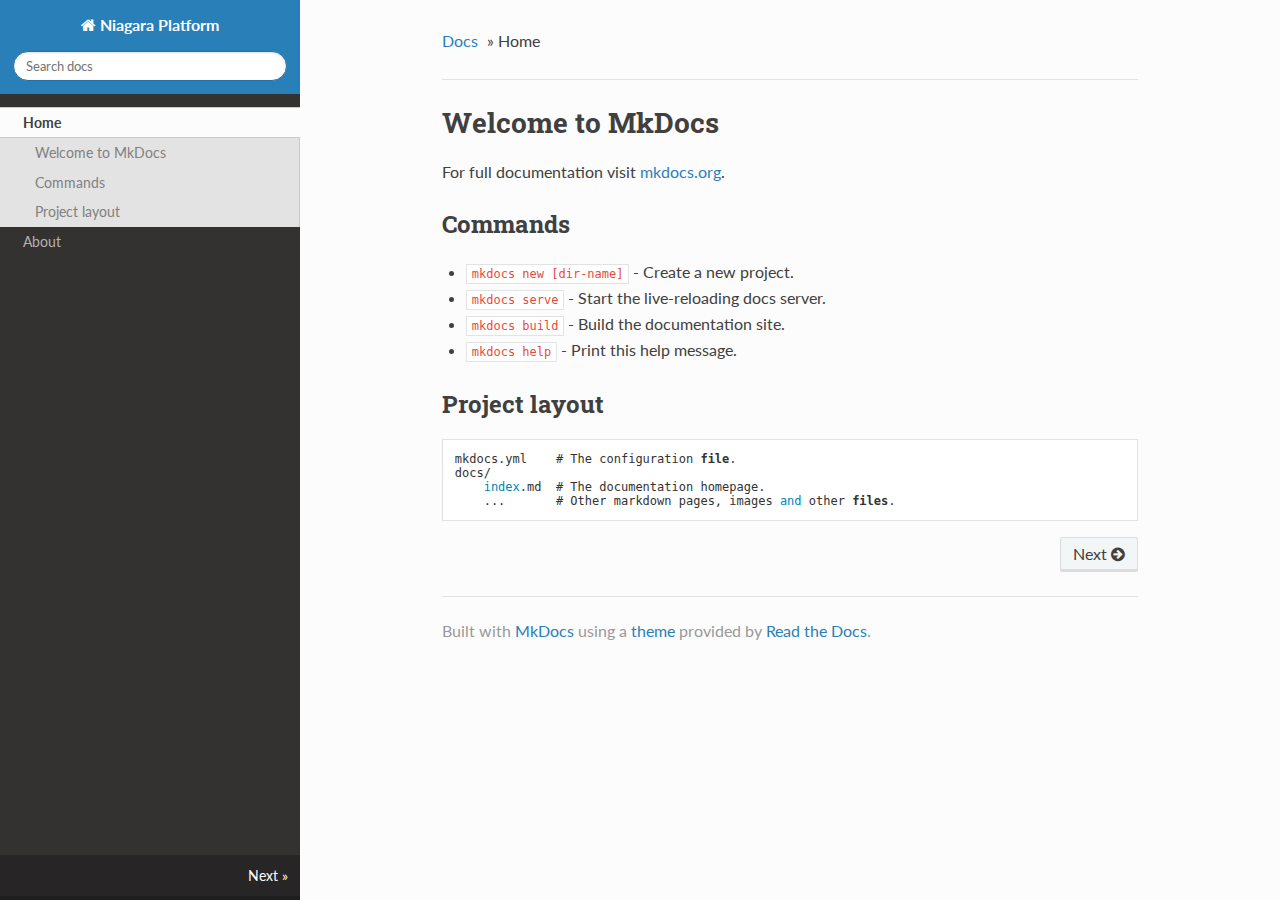
==== index.html @ 6b181dac "Deployed d74ed84 with MkDocs version: 0.16.3" ====
<!DOCTYPE html>
<!--[if IE 8]><html class="no-js lt-ie9" lang="en" > <![endif]-->
<!--[if gt IE 8]><!--> <html class="no-js" lang="en" > <!--<![endif]-->
<head>
  <meta charset="utf-8">
  <meta http-equiv="X-UA-Compatible" content="IE=edge">
  <meta name="viewport" content="width=device-width, initial-scale=1.0">
  <meta name="description" content="None">
  
  <link rel="shortcut icon" href="./img/favicon.ico">
  <title>Home - Niagara Platform</title>
  <link href='https://fonts.googleapis.com/css?family=Lato:400,700|Roboto+Slab:400,700|Inconsolata:400,700' rel='stylesheet' type='text/css'>

  <link rel="stylesheet" href="./css/theme.css" type="text/css" />
  <link rel="stylesheet" href="./css/theme_extra.css" type="text/css" />
  <link rel="stylesheet" href="./css/highlight.css">
  
  <script>
    // Current page data
    var mkdocs_page_name = "Home";
    var mkdocs_page_input_path = "index.md";
    var mkdocs_page_url = "/";
  </script>
  
  <script src="./js/jquery-2.1.1.min.js"></script>
  <script src="./js/modernizr-2.8.3.min.js"></script>
  <script type="text/javascript" src="./js/highlight.pack.js"></script> 
  
</head>

<body class="wy-body-for-nav" role="document">

  <div class="wy-grid-for-nav">

    
    <nav data-toggle="wy-nav-shift" class="wy-nav-side stickynav">
      <div class="wy-side-nav-search">
        <a href="." class="icon icon-home"> Niagara Platform</a>
        <div role="search">
  <form id ="rtd-search-form" class="wy-form" action="./search.html" method="get">
    <input type="text" name="q" placeholder="Search docs" />
  </form>
</div>
      </div>

      <div class="wy-menu wy-menu-vertical" data-spy="affix" role="navigation" aria-label="main navigation">
	<ul class="current">
	  
          
            <li class="toctree-l1 current">
		
    <a class="current" href=".">Home</a>
    <ul class="subnav">
            
    <li class="toctree-l2"><a href="#welcome-to-mkdocs">Welcome to MkDocs</a></li>
    
        <ul>
        
            <li><a class="toctree-l3" href="#commands">Commands</a></li>
        
            <li><a class="toctree-l3" href="#project-layout">Project layout</a></li>
        
        </ul>
    

    </ul>
	    </li>
          
            <li class="toctree-l1">
		
    <a class="" href="about/">About</a>
	    </li>
          
        </ul>
      </div>
      &nbsp;
    </nav>

    <section data-toggle="wy-nav-shift" class="wy-nav-content-wrap">

      
      <nav class="wy-nav-top" role="navigation" aria-label="top navigation">
        <i data-toggle="wy-nav-top" class="fa fa-bars"></i>
        <a href=".">Niagara Platform</a>
      </nav>

      
      <div class="wy-nav-content">
        <div class="rst-content">
          <div role="navigation" aria-label="breadcrumbs navigation">
  <ul class="wy-breadcrumbs">
    <li><a href=".">Docs</a> &raquo;</li>
    
      
    
    <li>Home</li>
    <li class="wy-breadcrumbs-aside">
      
    </li>
  </ul>
  <hr/>
</div>
          <div role="main">
            <div class="section">
              
                <h1 id="welcome-to-mkdocs">Welcome to MkDocs</h1>
<p>For full documentation visit <a href="http://mkdocs.org">mkdocs.org</a>.</p>
<h2 id="commands">Commands</h2>
<ul>
<li><code>mkdocs new [dir-name]</code> - Create a new project.</li>
<li><code>mkdocs serve</code> - Start the live-reloading docs server.</li>
<li><code>mkdocs build</code> - Build the documentation site.</li>
<li><code>mkdocs help</code> - Print this help message.</li>
</ul>
<h2 id="project-layout">Project layout</h2>
<pre><code>mkdocs.yml    # The configuration file.
docs/
    index.md  # The documentation homepage.
    ...       # Other markdown pages, images and other files.
</code></pre>
              
            </div>
          </div>
          <footer>
  
    <div class="rst-footer-buttons" role="navigation" aria-label="footer navigation">
      
        <a href="about/" class="btn btn-neutral float-right" title="About">Next <span class="icon icon-circle-arrow-right"></span></a>
      
      
    </div>
  

  <hr/>

  <div role="contentinfo">
    <!-- Copyright etc -->
    
  </div>

  Built with <a href="http://www.mkdocs.org">MkDocs</a> using a <a href="https://github.com/snide/sphinx_rtd_theme">theme</a> provided by <a href="https://readthedocs.org">Read the Docs</a>.
</footer>
	  
        </div>
      </div>

    </section>
    
  </div>

  <div class="rst-versions" role="note" style="cursor: pointer">
    <span class="rst-current-version" data-toggle="rst-current-version">
      
      
      
        <span style="margin-left: 15px"><a href="about/" style="color: #fcfcfc">Next &raquo;</a></span>
      
    </span>
</div>
    <script src="./js/theme.js"></script>

</body>
</html>

<!--
MkDocs version : 0.16.3
Build Date UTC : 2017-05-31 13:15:44
-->
---- css/theme.css ----
/*
 * This file is copied from the upstream ReadTheDocs Sphinx
 * theme. To aid upgradability this file should *not* be edited.
 * modifications we need should be included in theme_extra.css.
 *
 * https://github.com/rtfd/readthedocs.org/blob/master/readthedocs/core/static/core/css/theme.css
 */

*{-webkit-box-sizing:border-box;-moz-box-sizing:border-box;box-sizing:border-box}article,aside,details,figcaption,figure,footer,header,hgroup,nav,section{display:block}audio,canvas,video{display:inline-block;*display:inline;*zoom:1}audio:not([controls]){display:none}[hidden]{display:none}*{-webkit-box-sizing:border-box;-moz-box-sizing:border-box;box-sizing:border-box}html{font-size:100%;-webkit-text-size-adjust:100%;-ms-text-size-adjust:100%}body{margin:0}a:hover,a:active{outline:0}abbr[title]{border-bottom:1px dotted}b,strong{font-weight:bold}blockquote{margin:0}dfn{font-style:italic}ins{background:#ff9;color:#000;text-decoration:none}mark{background:#ff0;color:#000;font-style:italic;font-weight:bold}pre,code,.rst-content tt,kbd,samp{font-family:monospace,serif;_font-family:"courier new",monospace;font-size:1em}pre{white-space:pre}q{quotes:none}q:before,q:after{content:"";content:none}small{font-size:85%}sub,sup{font-size:75%;line-height:0;position:relative;vertical-align:baseline}sup{top:-0.5em}sub{bottom:-0.25em}ul,ol,dl{margin:0;padding:0;list-style:none;list-style-image:none}li{list-style:none}dd{margin:0}img{border:0;-ms-interpolation-mode:bicubic;vertical-align:middle;max-width:100%}svg:not(:root){overflow:hidden}figure{margin:0}form{margin:0}fieldset{border:0;margin:0;padding:0}label{cursor:pointer}legend{border:0;*margin-left:-7px;padding:0;white-space:normal}button,input,select,textarea{font-size:100%;margin:0;vertical-align:baseline;*vertical-align:middle}button,input{line-height:normal}button,input[type="button"],input[type="reset"],input[type="submit"]{cursor:pointer;-webkit-appearance:button;*overflow:visible}button[disabled],input[disabled]{cursor:default}input[type="checkbox"],input[type="radio"]{box-sizing:border-box;padding:0;*width:13px;*height:13px}input[type="search"]{-webkit-appearance:textfield;-moz-box-sizing:content-box;-webkit-box-sizing:content-box;box-sizing:content-box}input[type="search"]::-webkit-search-decoration,input[type="search"]::-webkit-search-cancel-button{-webkit-appearance:none}button::-moz-focus-inner,input::-moz-focus-inner{border:0;padding:0}textarea{overflow:auto;vertical-align:top;resize:vertical}table{border-collapse:collapse;border-spacing:0}td{vertical-align:top}.chromeframe{margin:0.2em 0;background:#ccc;color:#000;padding:0.2em 0}.ir{display:block;border:0;text-indent:-999em;overflow:hidden;background-color:transparent;background-repeat:no-repeat;text-align:left;direction:ltr;*line-height:0}.ir br{display:none}.hidden{display:none !important;visibility:hidden}.visuallyhidden{border:0;clip:rect(0 0 0 0);height:1px;margin:-1px;overflow:hidden;padding:0;position:absolute;width:1px}.visuallyhidden.focusable:active,.visuallyhidden.focusable:focus{clip:auto;height:auto;margin:0;overflow:visible;position:static;width:auto}.invisible{visibility:hidden}.relative{position:relative}big,small{font-size:100%}@media print{html,body,section{background:none !important}*{box-shadow:none !important;text-shadow:none !important;filter:none !important;-ms-filter:none !important}a,a:visited{text-decoration:underline}.ir a:after,a[href^="javascript:"]:after,a[href^="#"]:after{content:""}pre,blockquote{page-break-inside:avoid}thead{display:table-header-group}tr,img{page-break-inside:avoid}img{max-width:100% !important}@page{margin:0.5cm}p,h2,h3{orphans:3;widows:3}h2,h3{page-break-after:avoid}}.fa:before,.rst-content .admonition-title:before,.rst-content h1 .headerlink:before,.rst-content h2 .headerlink:before,.rst-content h3 .headerlink:before,.rst-content h4 .headerlink:before,.rst-content h5 .headerlink:before,.rst-content h6 .headerlink:before,.rst-content dl dt .headerlink:before,.icon:before,.wy-dropdown .caret:before,.wy-inline-validate.wy-inline-validate-success .wy-input-context:before,.wy-inline-validate.wy-inline-validate-danger .wy-input-context:before,.wy-inline-validate.wy-inline-validate-warning .wy-input-context:before,.wy-inline-validate.wy-inline-validate-info .wy-input-context:before,.wy-alert,.rst-content .note,.rst-content .attention,.rst-content .caution,.rst-content .danger,.rst-content .error,.rst-content .hint,.rst-content .important,.rst-content .tip,.rst-content .warning,.rst-content .seealso,.rst-content .admonition-todo,.btn,input[type="text"],input[type="password"],input[type="email"],input[type="url"],input[type="date"],input[type="month"],input[type="time"],input[type="datetime"],input[type="datetime-local"],input[type="week"],input[type="number"],input[type="search"],input[type="tel"],input[type="color"],select,textarea,.wy-menu-vertical li.on a,.wy-menu-vertical li.current>a,.wy-side-nav-search>a,.wy-side-nav-search .wy-dropdown>a,.wy-nav-top a{-webkit-font-smoothing:antialiased}.clearfix{*zoom:1}.clearfix:before,.clearfix:after{display:table;content:""}.clearfix:after{clear:both}/*!
 *  Font Awesome 4.1.0 by @davegandy - http://fontawesome.io - @fontawesome
 *  License - http://fontawesome.io/license (Font: SIL OFL 1.1, CSS: MIT License)
 */@font-face{font-family:'FontAwesome';src:url("../fonts/fontawesome-webfont.eot?v=4.1.0");src:url("../fonts/fontawesome-webfont.eot?#iefix&v=4.1.0") format("embedded-opentype"),url("../fonts/fontawesome-webfont.woff?v=4.1.0") format("woff"),url("../fonts/fontawesome-webfont.ttf?v=4.1.0") format("truetype"),url("../fonts/fontawesome-webfont.svg?v=4.1.0#fontawesomeregular") format("svg");font-weight:normal;font-style:normal}.fa,.rst-content .admonition-title,.rst-content h1 .headerlink,.rst-content h2 .headerlink,.rst-content h3 .headerlink,.rst-content h4 .headerlink,.rst-content h5 .headerlink,.rst-content h6 .headerlink,.rst-content dl dt .headerlink,.icon{display:inline-block;font-family:FontAwesome;font-style:normal;font-weight:normal;line-height:1;-webkit-font-smoothing:antialiased;-moz-osx-font-smoothing:grayscale}.fa-lg{font-size:1.33333em;line-height:0.75em;vertical-align:-15%}.fa-2x{font-size:2em}.fa-3x{font-size:3em}.fa-4x{font-size:4em}.fa-5x{font-size:5em}.fa-fw{width:1.28571em;text-align:center}.fa-ul{padding-left:0;margin-left:2.14286em;list-style-type:none}.fa-ul>li{position:relative}.fa-li{position:absolute;left:-2.14286em;width:2.14286em;top:0.14286em;text-align:center}.fa-li.fa-lg{left:-1.85714em}.fa-border{padding:.2em .25em .15em;border:solid 0.08em #eee;border-radius:.1em}.pull-right{float:right}.pull-left{float:left}.fa.pull-left,.rst-content .pull-left.admonition-title,.rst-content h1 .pull-left.headerlink,.rst-content h2 .pull-left.headerlink,.rst-content h3 .pull-left.headerlink,.rst-content h4 .pull-left.headerlink,.rst-content h5 .pull-left.headerlink,.rst-content h6 .pull-left.headerlink,.rst-content dl dt .pull-left.headerlink,.pull-left.icon{margin-right:.3em}.fa.pull-right,.rst-content .pull-right.admonition-title,.rst-content h1 .pull-right.headerlink,.rst-content h2 .pull-right.headerlink,.rst-content h3 .pull-right.headerlink,.rst-content h4 .pull-right.headerlink,.rst-content h5 .pull-right.headerlink,.rst-content h6 .pull-right.headerlink,.rst-content dl dt .pull-right.headerlink,.pull-right.icon{margin-left:.3em}.fa-spin{-webkit-animation:spin 2s infinite linear;-moz-animation:spin 2s infinite linear;-o-animation:spin 2s infinite linear;animation:spin 2s infinite linear}@-moz-keyframes spin{0%{-moz-transform:rotate(0deg)}100%{-moz-transform:rotate(359deg)}}@-webkit-keyframes spin{0%{-webkit-transform:rotate(0deg)}100%{-webkit-transform:rotate(359deg)}}@-o-keyframes spin{0%{-o-transform:rotate(0deg)}100%{-o-transform:rotate(359deg)}}@keyframes spin{0%{-webkit-transform:rotate(0deg);transform:rotate(0deg)}100%{-webkit-transform:rotate(359deg);transform:rotate(359deg)}}.fa-rotate-90{filter:progid:DXImageTransform.Microsoft.BasicImage(rotation=1);-webkit-transform:rotate(90deg);-moz-transform:rotate(90deg);-ms-transform:rotate(90deg);-o-transform:rotate(90deg);transform:rotate(90deg)}.fa-rotate-180{filter:progid:DXImageTransform.Microsoft.BasicImage(rotation=2);-webkit-transform:rotate(180deg);-moz-transform:rotate(180deg);-ms-transform:rotate(180deg);-o-transform:rotate(180deg);transform:rotate(180deg)}.fa-rotate-270{filter:progid:DXImageTransform.Microsoft.BasicImage(rotation=3);-webkit-transform:rotate(270deg);-moz-transform:rotate(270deg);-ms-transform:rotate(270deg);-o-transform:rotate(270deg);transform:rotate(270deg)}.fa-flip-horizontal{filter:progid:DXImageTransform.Microsoft.BasicImage(rotation=0);-webkit-transform:scale(-1, 1);-moz-transform:scale(-1, 1);-ms-transform:scale(-1, 1);-o-transform:scale(-1, 1);transform:scale(-1, 1)}.fa-flip-vertical{filter:progid:DXImageTransform.Microsoft.BasicImage(rotation=2);-webkit-transform:scale(1, -1);-moz-transform:scale(1, -1);-ms-transform:scale(1, -1);-o-transform:scale(1, -1);transform:scale(1, -1)}.fa-stack{position:relative;display:inline-block;width:2em;height:2em;line-height:2em;vertical-align:middle}.fa-stack-1x,.fa-stack-2x{position:absolute;left:0;width:100%;text-align:center}.fa-stack-1x{line-height:inherit}.fa-stack-2x{font-size:2em}.fa-inverse{color:#fff}.fa-glass:before{content:""}.fa-music:before{content:""}.fa-search:before,.icon-search:before{content:""}.fa-envelope-o:before{content:""}.fa-heart:before{content:""}.fa-star:before{content:""}.fa-star-o:before{content:""}.fa-user:before{content:""}.fa-film:before{content:""}.fa-th-large:before{content:""}.fa-th:before{content:""}.fa-th-list:before{content:""}.fa-check:before{content:""}.fa-times:before{content:""}.fa-search-plus:before{content:""}.fa-search-minus:before{content:""}.fa-power-off:before{content:""}.fa-signal:before{content:""}.fa-gear:before,.fa-cog:before{content:""}.fa-trash-o:before{content:""}.fa-home:before,.icon-home:before{content:""}.fa-file-o:before{content:""}.fa-clock-o:before{content:""}.fa-road:before{content:""}.fa-download:before{content:""}.fa-arrow-circle-o-down:before{content:""}.fa-arrow-circle-o-up:before{content:""}.fa-inbox:before{content:""}.fa-play-circle-o:before{content:""}.fa-rotate-right:before,.fa-repeat:before{content:""}.fa-refresh:before{content:""}.fa-list-alt:before{content:""}.fa-lock:before{content:""}.fa-flag:before{content:""}.fa-headphones:before{content:""}.fa-volume-off:before{content:""}.fa-volume-down:before{content:""}.fa-volume-up:before{content:""}.fa-qrcode:before{content:""}.fa-barcode:before{content:""}.fa-tag:before{content:""}.fa-tags:before{content:""}.fa-book:before,.icon-book:before{content:""}.fa-bookmark:before{content:""}.fa-print:before{content:""}.fa-camera:before{content:""}.fa-font:before{content:""}.fa-bold:before{content:""}.fa-italic:before{content:""}.fa-text-height:before{content:""}.fa-text-width:before{content:""}.fa-align-left:before{content:""}.fa-align-center:before{content:""}.fa-align-right:before{content:""}.fa-align-justify:before{content:""}.fa-list:before{content:""}.fa-dedent:before,.fa-outdent:before{content:""}.fa-indent:before{content:""}.fa-video-camera:before{content:""}.fa-photo:before,.fa-image:before,.fa-picture-o:before{content:""}.fa-pencil:before{content:""}.fa-map-marker:before{content:""}.fa-adjust:before{content:""}.fa-tint:before{content:""}.fa-edit:before,.fa-pencil-square-o:before{content:""}.fa-share-square-o:before{content:""}.fa-check-square-o:before{content:""}.fa-arrows:before{content:""}.fa-step-backward:before{content:""}.fa-fast-backward:before{content:""}.fa-backward:before{content:""}.fa-play:before{content:""}.fa-pause:before{content:""}.fa-stop:before{content:""}.fa-forward:before{content:""}.fa-fast-forward:before{content:""}.fa-step-forward:before{content:""}.fa-eject:before{content:""}.fa-chevron-left:before{content:""}.fa-chevron-right:before{content:""}.fa-plus-circle:before{content:""}.fa-minus-circle:before{content:""}.fa-times-circle:before,.wy-inline-validate.wy-inline-validate-danger .wy-input-context:before{content:""}.fa-check-circle:before,.wy-inline-validate.wy-inline-validate-success .wy-input-context:before{content:""}.fa-question-circle:before{content:""}.fa-info-circle:before{content:""}.fa-crosshairs:before{content:""}.fa-times-circle-o:before{content:""}.fa-check-circle-o:before{content:""}.fa-ban:before{content:""}.fa-arrow-left:before{content:""}.fa-arrow-right:before{content:""}.fa-arrow-up:before{content:""}.fa-arrow-down:before{content:""}.fa-mail-forward:before,.fa-share:before{content:""}.fa-expand:before{content:""}.fa-compress:before{content:""}.fa-plus:before{content:""}.fa-minus:before{content:""}.fa-asterisk:before{content:""}.fa-exclamation-circle:before,.wy-inline-validate.wy-inline-validate-warning .wy-input-context:before,.wy-inline-validate.wy-inline-validate-info .wy-input-context:before,.rst-content .admonition-title:before{content:""}.fa-gift:before{content:""}.fa-leaf:before{content:""}.fa-fire:before,.icon-fire:before{content:""}.fa-eye:before{content:""}.fa-eye-slash:before{content:""}.fa-warning:before,.fa-exclamation-triangle:before{content:""}.fa-plane:before{content:""}.fa-calendar:before{content:""}.fa-random:before{content:""}.fa-comment:before{content:""}.fa-magnet:before{content:""}.fa-chevron-up:before{content:""}.fa-chevron-down:before{content:""}.fa-retweet:before{content:""}.fa-shopping-cart:before{content:""}.fa-folder:before{content:""}.fa-folder-open:before{content:""}.fa-arrows-v:before{content:""}.fa-arrows-h:before{content:""}.fa-bar-chart-o:before{content:""}.fa-twitter-square:before{content:""}.fa-facebook-square:before{content:""}.fa-camera-retro:before{content:""}.fa-key:before{content:""}.fa-gears:before,.fa-cogs:before{content:""}.fa-comments:before{content:""}.fa-thumbs-o-up:before{content:""}.fa-thumbs-o-down:before{content:""}.fa-star-half:before{content:""}.fa-heart-o:before{content:""}.fa-sign-out:before{content:""}.fa-linkedin-square:before{content:""}.fa-thumb-tack:before{content:""}.fa-external-link:before{content:""}.fa-sign-in:before{content:""}.fa-trophy:before{content:""}.fa-github-square:before{content:""}.fa-upload:before{content:""}.fa-lemon-o:before{content:""}.fa-phone:before{content:""}.fa-square-o:before{content:""}.fa-bookmark-o:before{content:""}.fa-phone-square:before{content:""}.fa-twitter:before{content:""}.fa-facebook:before{content:""}.fa-github:before,.icon-github:before{content:""}.fa-unlock:before{content:""}.fa-credit-card:before{content:""}.fa-rss:before{content:""}.fa-hdd-o:before{content:""}.fa-bullhorn:before{content:""}.fa-bell:before{content:""}.fa-certificate:before{content:""}.fa-hand-o-right:before{content:""}.fa-hand-o-left:before{content:""}.fa-hand-o-up:before{content:""}.fa-hand-o-down:before{content:""}.fa-arrow-circle-left:before,.icon-circle-arrow-left:before{content:""}.fa-arrow-circle-right:before,.icon-circle-arrow-right:before{content:""}.fa-arrow-circle-up:before{content:""}.fa-arrow-circle-down:before{content:""}.fa-globe:before{content:""}.fa-wrench:before{content:""}.fa-tasks:before{content:""}.fa-filter:before{content:""}.fa-briefcase:before{content:""}.fa-arrows-alt:before{content:""}.fa-group:before,.fa-users:before{content:""}.fa-chain:before,.fa-link:before,.icon-link:before{content:""}.fa-cloud:before{content:""}.fa-flask:before{content:""}.fa-cut:before,.fa-scissors:before{content:""}.fa-copy:before,.fa-files-o:before{content:""}.fa-paperclip:before{content:""}.fa-save:before,.fa-floppy-o:before{content:""}.fa-square:before{content:""}.fa-navicon:before,.fa-reorder:before,.fa-bars:before{content:""}.fa-list-ul:before{content:""}.fa-list-ol:before{content:""}.fa-strikethrough:before{content:""}.fa-underline:before{content:""}.fa-table:before{content:""}.fa-magic:before{content:""}.fa-truck:before{content:""}.fa-pinterest:before{content:""}.fa-pinterest-square:before{content:""}.fa-google-plus-square:before{content:""}.fa-google-plus:before{content:""}.fa-money:before{content:""}.fa-caret-down:before,.wy-dropdown .caret:before,.icon-caret-down:before{content:""}.fa-caret-up:before{content:""}.fa-caret-left:before{content:""}.fa-caret-right:before{content:""}.fa-columns:before{content:""}.fa-unsorted:before,.fa-sort:before{content:""}.fa-sort-down:before,.fa-sort-desc:before{content:""}.fa-sort-up:before,.fa-sort-asc:before{content:""}.fa-envelope:before{content:""}.fa-linkedin:before{content:""}.fa-rotate-left:before,.fa-undo:before{content:""}.fa-legal:before,.fa-gavel:before{content:""}.fa-dashboard:before,.fa-tachometer:before{content:""}.fa-comment-o:before{content:""}.fa-comments-o:before{content:""}.fa-flash:before,.fa-bolt:before{content:""}.fa-sitemap:before{content:""}.fa-umbrella:before{content:""}.fa-paste:before,.fa-clipboard:before{content:""}.fa-lightbulb-o:before{content:""}.fa-exchange:before{content:""}.fa-cloud-download:before{content:""}.fa-cloud-upload:before{content:""}.fa-user-md:before{content:""}.fa-stethoscope:before{content:""}.fa-suitcase:before{content:""}.fa-bell-o:before{content:""}.fa-coffee:before{content:""}.fa-cutlery:before{content:""}.fa-file-text-o:before{content:""}.fa-building-o:before{content:""}.fa-hospital-o:before{content:""}.fa-ambulance:before{content:""}.fa-medkit:before{content:""}.fa-fighter-jet:before{content:""}.fa-beer:before{content:""}.fa-h-square:before{content:""}.fa-plus-square:before{content:""}.fa-angle-double-left:before{content:""}.fa-angle-double-right:before{content:""}.fa-angle-double-up:before{content:""}.fa-angle-double-down:before{content:""}.fa-angle-left:before{content:""}.fa-angle-right:before{content:""}.fa-angle-up:before{content:""}.fa-angle-down:before{content:""}.fa-desktop:before{content:""}.fa-laptop:before{content:""}.fa-tablet:before{content:""}.fa-mobile-phone:before,.fa-mobile:before{content:""}.fa-circle-o:before{content:""}.fa-quote-left:before{content:""}.fa-quote-right:before{content:""}.fa-spinner:before{content:""}.fa-circle:before{content:""}.fa-mail-reply:before,.fa-reply:before{content:""}.fa-github-alt:before{content:""}.fa-folder-o:before{content:""}.fa-folder-open-o:before{content:""}.fa-smile-o:before{content:""}.fa-frown-o:before{content:""}.fa-meh-o:before{content:""}.fa-gamepad:before{content:""}.fa-keyboard-o:before{content:""}.fa-flag-o:before{content:""}.fa-flag-checkered:before{content:""}.fa-terminal:before{content:""}.fa-code:before{content:""}.fa-mail-reply-all:before,.fa-reply-all:before{content:""}.fa-star-half-empty:before,.fa-star-half-full:before,.fa-star-half-o:before{content:""}.fa-location-arrow:before{content:""}.fa-crop:before{content:""}.fa-code-fork:before{content:""}.fa-unlink:before,.fa-chain-broken:before{content:""}.fa-question:before{content:""}.fa-info:before{content:""}.fa-exclamation:before{content:""}.fa-superscript:before{content:""}.fa-subscript:before{content:""}.fa-eraser:before{content:""}.fa-puzzle-piece:before{content:""}.fa-microphone:before{content:""}.fa-microphone-slash:before{content:""}.fa-shield:before{content:""}.fa-calendar-o:before{content:""}.fa-fire-extinguisher:before{content:""}.fa-rocket:before{content:""}.fa-maxcdn:before{content:""}.fa-chevron-circle-left:before{content:""}.fa-chevron-circle-right:before{content:""}.fa-chevron-circle-up:before{content:""}.fa-chevron-circle-down:before{content:""}.fa-html5:before{content:""}.fa-css3:before{content:""}.fa-anchor:before{content:""}.fa-unlock-alt:before{content:""}.fa-bullseye:before{content:""}.fa-ellipsis-h:before{content:""}.fa-ellipsis-v:before{content:""}.fa-rss-square:before{content:""}.fa-play-circle:before{content:""}.fa-ticket:before{content:""}.fa-minus-square:before{content:""}.fa-minus-square-o:before{content:""}.fa-level-up:before{content:""}.fa-level-down:before{content:""}.fa-check-square:before{content:""}.fa-pencil-square:before{content:""}.fa-external-link-square:before{content:""}.fa-share-square:before{content:""}.fa-compass:before{content:""}.fa-toggle-down:before,.fa-caret-square-o-down:before{content:""}.fa-toggle-up:before,.fa-caret-square-o-up:before{content:""}.fa-toggle-right:before,.fa-caret-square-o-right:before{content:""}.fa-euro:before,.fa-eur:before{content:""}.fa-gbp:before{content:""}.fa-dollar:before,.fa-usd:before{content:""}.fa-rupee:before,.fa-inr:before{content:""}.fa-cny:before,.fa-rmb:before,.fa-yen:before,.fa-jpy:before{content:""}.fa-ruble:before,.fa-rouble:before,.fa-rub:before{content:""}.fa-won:before,.fa-krw:before{content:""}.fa-bitcoin:before,.fa-btc:before{content:""}.fa-file:before{content:""}.fa-file-text:before{content:""}.fa-sort-alpha-asc:before{content:""}.fa-sort-alpha-desc:before{content:""}.fa-sort-amount-asc:before{content:""}.fa-sort-amount-desc:before{content:""}.fa-sort-numeric-asc:before{content:""}.fa-sort-numeric-desc:before{content:""}.fa-thumbs-up:before{content:""}.fa-thumbs-down:before{content:""}.fa-youtube-square:before{content:""}.fa-youtube:before{content:""}.fa-xing:before{content:""}.fa-xing-square:before{content:""}.fa-youtube-play:before{content:""}.fa-dropbox:before{content:""}.fa-stack-overflow:before{content:""}.fa-instagram:before{content:""}.fa-flickr:before{content:""}.fa-adn:before{content:""}.fa-bitbucket:before,.icon-bitbucket:before{content:""}.fa-bitbucket-square:before{content:""}.fa-tumblr:before{content:""}.fa-tumblr-square:before{content:""}.fa-long-arrow-down:before{content:""}.fa-long-arrow-up:before{content:""}.fa-long-arrow-left:before{content:""}.fa-long-arrow-right:before{content:""}.fa-apple:before{content:""}.fa-windows:before{content:""}.fa-android:before{content:""}.fa-linux:before{content:""}.fa-dribbble:before{content:""}.fa-skype:before{content:""}.fa-foursquare:before{content:""}.fa-trello:before{content:""}.fa-female:before{content:""}.fa-male:before{content:""}.fa-gittip:before{content:""}.fa-sun-o:before{content:""}.fa-moon-o:before{content:""}.fa-archive:before{content:""}.fa-bug:before{content:""}.fa-vk:before{content:""}.fa-weibo:before{content:""}.fa-renren:before{content:""}.fa-pagelines:before{content:""}.fa-stack-exchange:before{content:""}.fa-arrow-circle-o-right:before{content:""}.fa-arrow-circle-o-left:before{content:""}.fa-toggle-left:before,.fa-caret-square-o-left:before{content:""}.fa-dot-circle-o:before{content:""}.fa-wheelchair:before{content:""}.fa-vimeo-square:before{content:""}.fa-turkish-lira:before,.fa-try:before{content:""}.fa-plus-square-o:before{content:""}.fa-space-shuttle:before{content:""}.fa-slack:before{content:""}.fa-envelope-square:before{content:""}.fa-wordpress:before{content:""}.fa-openid:before{content:""}.fa-institution:before,.fa-bank:before,.fa-university:before{content:""}.fa-mortar-board:before,.fa-graduation-cap:before{content:""}.fa-yahoo:before{content:""}.fa-google:before{content:""}.fa-reddit:before{content:""}.fa-reddit-square:before{content:""}.fa-stumbleupon-circle:before{content:""}.fa-stumbleupon:before{content:""}.fa-delicious:before{content:""}.fa-digg:before{content:""}.fa-pied-piper-square:before,.fa-pied-piper:before{content:""}.fa-pied-piper-alt:before{content:""}.fa-drupal:before{content:""}.fa-joomla:before{content:""}.fa-language:before{content:""}.fa-fax:before{content:""}.fa-building:before{content:""}.fa-child:before{content:""}.fa-paw:before{content:""}.fa-spoon:before{content:""}.fa-cube:before{content:""}.fa-cubes:before{content:""}.fa-behance:before{content:""}.fa-behance-square:before{content:""}.fa-steam:before{content:""}.fa-steam-square:before{content:""}.fa-recycle:before{content:""}.fa-automobile:before,.fa-car:before{content:""}.fa-cab:before,.fa-taxi:before{content:""}.fa-tree:before{content:""}.fa-spotify:before{content:""}.fa-deviantart:before{content:""}.fa-soundcloud:before{content:""}.fa-database:before{content:""}.fa-file-pdf-o:before{content:""}.fa-file-word-o:before{content:""}.fa-file-excel-o:before{content:""}.fa-file-powerpoint-o:before{content:""}.fa-file-photo-o:before,.fa-file-picture-o:before,.fa-file-image-o:before{content:""}.fa-file-zip-o:before,.fa-file-archive-o:before{content:""}.fa-file-sound-o:before,.fa-file-audio-o:before{content:""}.fa-file-movie-o:before,.fa-file-video-o:before{content:""}.fa-file-code-o:before{content:""}.fa-vine:before{content:""}.fa-codepen:before{content:""}.fa-jsfiddle:before{content:""}.fa-life-bouy:before,.fa-life-saver:before,.fa-support:before,.fa-life-ring:before{content:""}.fa-circle-o-notch:before{content:""}.fa-ra:before,.fa-rebel:before{content:""}.fa-ge:before,.fa-empire:before{content:""}.fa-git-square:before{content:""}.fa-git:before{content:""}.fa-hacker-news:before{content:""}.fa-tencent-weibo:before{content:""}.fa-qq:before{content:""}.fa-wechat:before,.fa-weixin:before{content:""}.fa-send:before,.fa-paper-plane:before{content:""}.fa-send-o:before,.fa-paper-plane-o:before{content:""}.fa-history:before{content:""}.fa-circle-thin:before{content:""}.fa-header:before{content:""}.fa-paragraph:before{content:""}.fa-sliders:before{content:""}.fa-share-alt:before{content:""}.fa-share-alt-square:before{content:""}.fa-bomb:before{content:""}.fa,.rst-content .admonition-title,.rst-content h1 .headerlink,.rst-content h2 .headerlink,.rst-content h3 .headerlink,.rst-content h4 .headerlink,.rst-content h5 .headerlink,.rst-content h6 .headerlink,.rst-content dl dt .headerlink,.icon,.wy-dropdown .caret,.wy-inline-validate.wy-inline-validate-success .wy-input-context,.wy-inline-validate.wy-inline-validate-danger .wy-input-context,.wy-inline-validate.wy-inline-validate-warning .wy-input-context,.wy-inline-validate.wy-inline-validate-info .wy-input-context{font-family:inherit}.fa:before,.rst-content .admonition-title:before,.rst-content h1 .headerlink:before,.rst-content h2 .headerlink:before,.rst-content h3 .headerlink:before,.rst-content h4 .headerlink:before,.rst-content h5 .headerlink:before,.rst-content h6 .headerlink:before,.rst-content dl dt .headerlink:before,.icon:before,.wy-dropdown .caret:before,.wy-inline-validate.wy-inline-validate-success .wy-input-context:before,.wy-inline-validate.wy-inline-validate-danger .wy-input-context:before,.wy-inline-validate.wy-inline-validate-warning .wy-input-context:before,.wy-inline-validate.wy-inline-validate-info .wy-input-context:before{font-family:"FontAwesome";display:inline-block;font-style:normal;font-weight:normal;line-height:1;text-decoration:inherit}a .fa,a .rst-content .admonition-title,.rst-content a .admonition-title,a .rst-content h1 .headerlink,.rst-content h1 a .headerlink,a .rst-content h2 .headerlink,.rst-content h2 a .headerlink,a .rst-content h3 .headerlink,.rst-content h3 a .headerlink,a .rst-content h4 .headerlink,.rst-content h4 a .headerlink,a .rst-content h5 .headerlink,.rst-content h5 a .headerlink,a .rst-content h6 .headerlink,.rst-content h6 a .headerlink,a .rst-content dl dt .headerlink,.rst-content dl dt a .headerlink,a .icon{display:inline-block;text-decoration:inherit}.btn .fa,.btn .rst-content .admonition-title,.rst-content .btn .admonition-title,.btn .rst-content h1 .headerlink,.rst-content h1 .btn .headerlink,.btn .rst-content h2 .headerlink,.rst-content h2 .btn .headerlink,.btn .rst-content h3 .headerlink,.rst-content h3 .btn .headerlink,.btn .rst-content h4 .headerlink,.rst-content h4 .btn .headerlink,.btn .rst-content h5 .headerlink,.rst-content h5 .btn .headerlink,.btn .rst-content h6 .headerlink,.rst-content h6 .btn .headerlink,.btn .rst-content dl dt .headerlink,.rst-content dl dt .btn .headerlink,.btn .icon,.nav .fa,.nav .rst-content .admonition-title,.rst-content .nav .admonition-title,.nav .rst-content h1 .headerlink,.rst-content h1 .nav .headerlink,.nav .rst-content h2 .headerlink,.rst-content h2 .nav .headerlink,.nav .rst-content h3 .headerlink,.rst-content h3 .nav .headerlink,.nav .rst-content h4 .headerlink,.rst-content h4 .nav .headerlink,.nav .rst-content h5 .headerlink,.rst-content h5 .nav .headerlink,.nav .rst-content h6 .headerlink,.rst-content h6 .nav .headerlink,.nav .rst-content dl dt .headerlink,.rst-content dl dt .nav .headerlink,.nav .icon{display:inline}.btn .fa.fa-large,.btn .rst-content .fa-large.admonition-title,.rst-content .btn .fa-large.admonition-title,.btn .rst-content h1 .fa-large.headerlink,.rst-content h1 .btn .fa-large.headerlink,.btn .rst-content h2 .fa-large.headerlink,.rst-content h2 .btn .fa-large.headerlink,.btn .rst-content h3 .fa-large.headerlink,.rst-content h3 .btn .fa-large.headerlink,.btn .rst-content h4 .fa-large.headerlink,.rst-content h4 .btn .fa-large.headerlink,.btn .rst-content h5 .fa-large.headerlink,.rst-content h5 .btn .fa-large.headerlink,.btn .rst-content h6 .fa-large.headerlink,.rst-content h6 .btn .fa-large.headerlink,.btn .rst-content dl dt .fa-large.headerlink,.rst-content dl dt .btn .fa-large.headerlink,.btn .fa-large.icon,.nav .fa.fa-large,.nav .rst-content .fa-large.admonition-title,.rst-content .nav .fa-large.admonition-title,.nav .rst-content h1 .fa-large.headerlink,.rst-content h1 .nav .fa-large.headerlink,.nav .rst-content h2 .fa-large.headerlink,.rst-content h2 .nav .fa-large.headerlink,.nav .rst-content h3 .fa-large.headerlink,.rst-content h3 .nav .fa-large.headerlink,.nav .rst-content h4 .fa-large.headerlink,.rst-content h4 .nav .fa-large.headerlink,.nav .rst-content h5 .fa-large.headerlink,.rst-content h5 .nav .fa-large.headerlink,.nav .rst-content h6 .fa-large.headerlink,.rst-content h6 .nav .fa-large.headerlink,.nav .rst-content dl dt .fa-large.headerlink,.rst-content dl dt .nav .fa-large.headerlink,.nav .fa-large.icon{line-height:0.9em}.btn .fa.fa-spin,.btn .rst-content .fa-spin.admonition-title,.rst-content .btn .fa-spin.admonition-title,.btn .rst-content h1 .fa-spin.headerlink,.rst-content h1 .btn .fa-spin.headerlink,.btn .rst-content h2 .fa-spin.headerlink,.rst-content h2 .btn .fa-spin.headerlink,.btn .rst-content h3 .fa-spin.headerlink,.rst-content h3 .btn .fa-spin.headerlink,.btn .rst-content h4 .fa-spin.headerlink,.rst-content h4 .btn .fa-spin.headerlink,.btn .rst-content h5 .fa-spin.headerlink,.rst-content h5 .btn .fa-spin.headerlink,.btn .rst-content h6 .fa-spin.headerlink,.rst-content h6 .btn .fa-spin.headerlink,.btn .rst-content dl dt .fa-spin.headerlink,.rst-content dl dt .btn .fa-spin.headerlink,.btn .fa-spin.icon,.nav .fa.fa-spin,.nav .rst-content .fa-spin.admonition-title,.rst-content .nav .fa-spin.admonition-title,.nav .rst-content h1 .fa-spin.headerlink,.rst-content h1 .nav .fa-spin.headerlink,.nav .rst-content h2 .fa-spin.headerlink,.rst-content h2 .nav .fa-spin.headerlink,.nav .rst-content h3 .fa-spin.headerlink,.rst-content h3 .nav .fa-spin.headerlink,.nav .rst-content h4 .fa-spin.headerlink,.rst-content h4 .nav .fa-spin.headerlink,.nav .rst-content h5 .fa-spin.headerlink,.rst-content h5 .nav .fa-spin.headerlink,.nav .rst-content h6 .fa-spin.headerlink,.rst-content h6 .nav .fa-spin.headerlink,.nav .rst-content dl dt .fa-spin.headerlink,.rst-content dl dt .nav .fa-spin.headerlink,.nav .fa-spin.icon{display:inline-block}.btn.fa:before,.rst-content .btn.admonition-title:before,.rst-content h1 .btn.headerlink:before,.rst-content h2 .btn.headerlink:before,.rst-content h3 .btn.headerlink:before,.rst-content h4 .btn.headerlink:before,.rst-content h5 .btn.headerlink:before,.rst-content h6 .btn.headerlink:before,.rst-content dl dt .btn.headerlink:before,.btn.icon:before{opacity:0.5;-webkit-transition:opacity 0.05s ease-in;-moz-transition:opacity 0.05s ease-in;transition:opacity 0.05s ease-in}.btn.fa:hover:before,.rst-content .btn.admonition-title:hover:before,.rst-content h1 .btn.headerlink:hover:before,.rst-content h2 .btn.headerlink:hover:before,.rst-content h3 .btn.headerlink:hover:before,.rst-content h4 .btn.headerlink:hover:before,.rst-content h5 .btn.headerlink:hover:before,.rst-content h6 .btn.headerlink:hover:before,.rst-content dl dt .btn.headerlink:hover:before,.btn.icon:hover:before{opacity:1}.btn-mini .fa:before,.btn-mini .rst-content .admonition-title:before,.rst-content .btn-mini .admonition-title:before,.btn-mini .rst-content h1 .headerlink:before,.rst-content h1 .btn-mini .headerlink:before,.btn-mini .rst-content h2 .headerlink:before,.rst-content h2 .btn-mini .headerlink:before,.btn-mini .rst-content h3 .headerlink:before,.rst-content h3 .btn-mini .headerlink:before,.btn-mini .rst-content h4 .headerlink:before,.rst-content h4 .btn-mini .headerlink:before,.btn-mini .rst-content h5 .headerlink:before,.rst-content h5 .btn-mini .headerlink:before,.btn-mini .rst-content h6 .headerlink:before,.rst-content h6 .btn-mini .headerlink:before,.btn-mini .rst-content dl dt .headerlink:before,.rst-content dl dt .btn-mini .headerlink:before,.btn-mini .icon:before{font-size:14px;vertical-align:-15%}.wy-alert,.rst-content .note,.rst-content .attention,.rst-content .caution,.rst-content .danger,.rst-content .error,.rst-content .hint,.rst-content .important,.rst-content .tip,.rst-content .warning,.rst-content .seealso,.rst-content .admonition-todo{padding:12px;line-height:24px;margin-bottom:24px;background:#e7f2fa}.wy-alert-title,.rst-content .admonition-title{color:#fff;font-weight:bold;display:block;color:#fff;background:#6ab0de;margin:-12px;padding:6px 12px;margin-bottom:12px}.wy-alert.wy-alert-danger,.rst-content .wy-alert-danger.note,.rst-content .wy-alert-danger.attention,.rst-content .wy-alert-danger.caution,.rst-content .danger,.rst-content .error,.rst-content .wy-alert-danger.hint,.rst-content .wy-alert-danger.important,.rst-content .wy-alert-danger.tip,.rst-content .wy-alert-danger.warning,.rst-content .wy-alert-danger.seealso,.rst-content .wy-alert-danger.admonition-todo{background:#fdf3f2}.wy-alert.wy-alert-danger .wy-alert-title,.rst-content .wy-alert-danger.note .wy-alert-title,.rst-content .wy-alert-danger.attention .wy-alert-title,.rst-content .wy-alert-danger.caution .wy-alert-title,.rst-content .danger .wy-alert-title,.rst-content .error .wy-alert-title,.rst-content .wy-alert-danger.hint .wy-alert-title,.rst-content .wy-alert-danger.important .wy-alert-title,.rst-content .wy-alert-danger.tip .wy-alert-title,.rst-content .wy-alert-danger.warning .wy-alert-title,.rst-content .wy-alert-danger.seealso .wy-alert-title,.rst-content .wy-alert-danger.admonition-todo .wy-alert-title,.wy-alert.wy-alert-danger .rst-content .admonition-title,.rst-content .wy-alert.wy-alert-danger .admonition-title,.rst-content .wy-alert-danger.note .admonition-title,.rst-content .wy-alert-danger.attention .admonition-title,.rst-content .wy-alert-danger.caution .admonition-title,.rst-content .danger .admonition-title,.rst-content .error .admonition-title,.rst-content .wy-alert-danger.hint .admonition-title,.rst-content .wy-alert-danger.important .admonition-title,.rst-content .wy-alert-danger.tip .admonition-title,.rst-content .wy-alert-danger.warning .admonition-title,.rst-content .wy-alert-danger.seealso .admonition-title,.rst-content .wy-alert-danger.admonition-todo .admonition-title{background:#f29f97}.wy-alert.wy-alert-warning,.rst-content .wy-alert-warning.note,.rst-content .attention,.rst-content .caution,.rst-content .wy-alert-warning.danger,.rst-content .wy-alert-warning.error,.rst-content .wy-alert-warning.hint,.rst-content .wy-alert-warning.important,.rst-content .wy-alert-warning.tip,.rst-content .warning,.rst-content .wy-alert-warning.seealso,.rst-content .admonition-todo{background:#ffedcc}.wy-alert.wy-alert-warning .wy-alert-title,.rst-content .wy-alert-warning.note .wy-alert-title,.rst-content .attention .wy-alert-title,.rst-content .caution .wy-alert-title,.rst-content .wy-alert-warning.danger .wy-alert-title,.rst-content .wy-alert-warning.error .wy-alert-title,.rst-content .wy-alert-warning.hint .wy-alert-title,.rst-content .wy-alert-warning.important .wy-alert-title,.rst-content .wy-alert-warning.tip .wy-alert-title,.rst-content .warning .wy-alert-title,.rst-content .wy-alert-warning.seealso .wy-alert-title,.rst-content .admonition-todo .wy-alert-title,.wy-alert.wy-alert-warning .rst-content .admonition-title,.rst-content .wy-alert.wy-alert-warning .admonition-title,.rst-content .wy-alert-warning.note .admonition-title,.rst-content .attention .admonition-title,.rst-content .caution .admonition-title,.rst-content .wy-alert-warning.danger .admonition-title,.rst-content .wy-alert-warning.error .admonition-title,.rst-content .wy-alert-warning.hint .admonition-title,.rst-content .wy-alert-warning.important .admonition-title,.rst-content .wy-alert-warning.tip .admonition-title,.rst-content .warning .admonition-title,.rst-content .wy-alert-warning.seealso .admonition-title,.rst-content .admonition-todo .admonition-title{background:#f0b37e}.wy-alert.wy-alert-info,.rst-content .note,.rst-content .wy-alert-info.attention,.rst-content .wy-alert-info.caution,.rst-content .wy-alert-info.danger,.rst-content .wy-alert-info.error,.rst-content .wy-alert-info.hint,.rst-content .wy-alert-info.important,.rst-content .wy-alert-info.tip,.rst-content .wy-alert-info.warning,.rst-content .seealso,.rst-content .wy-alert-info.admonition-todo{background:#e7f2fa}.wy-alert.wy-alert-info .wy-alert-title,.rst-content .note .wy-alert-title,.rst-content .wy-alert-info.attention .wy-alert-title,.rst-content .wy-alert-info.caution .wy-alert-title,.rst-content .wy-alert-info.danger .wy-alert-title,.rst-content .wy-alert-info.error .wy-alert-title,.rst-content .wy-alert-info.hint .wy-alert-title,.rst-content .wy-alert-info.important .wy-alert-title,.rst-content .wy-alert-info.tip .wy-alert-title,.rst-content .wy-alert-info.warning .wy-alert-title,.rst-content .seealso .wy-alert-title,.rst-content .wy-alert-info.admonition-todo .wy-alert-title,.wy-alert.wy-alert-info .rst-content .admonition-title,.rst-content .wy-alert.wy-alert-info .admonition-title,.rst-content .note .admonition-title,.rst-content .wy-alert-info.attention .admonition-title,.rst-content .wy-alert-info.caution .admonition-title,.rst-content .wy-alert-info.danger .admonition-title,.rst-content .wy-alert-info.error .admonition-title,.rst-content .wy-alert-info.hint .admonition-title,.rst-content .wy-alert-info.important .admonition-title,.rst-content .wy-alert-info.tip .admonition-title,.rst-content .wy-alert-info.warning .admonition-title,.rst-content .seealso .admonition-title,.rst-content .wy-alert-info.admonition-todo .admonition-title{background:#6ab0de}.wy-alert.wy-alert-success,.rst-content .wy-alert-success.note,.rst-content .wy-alert-success.attention,.rst-content .wy-alert-success.caution,.rst-content .wy-alert-success.danger,.rst-content .wy-alert-success.error,.rst-content .hint,.rst-content .important,.rst-content .tip,.rst-content .wy-alert-success.warning,.rst-content .wy-alert-success.seealso,.rst-content .wy-alert-success.admonition-todo{background:#dbfaf4}.wy-alert.wy-alert-success .wy-alert-title,.rst-content .wy-alert-success.note .wy-alert-title,.rst-content .wy-alert-success.attention .wy-alert-title,.rst-content .wy-alert-success.caution .wy-alert-title,.rst-content .wy-alert-success.danger .wy-alert-title,.rst-content .wy-alert-success.error .wy-alert-title,.rst-content .hint .wy-alert-title,.rst-content .important .wy-alert-title,.rst-content .tip .wy-alert-title,.rst-content .wy-alert-success.warning .wy-alert-title,.rst-content .wy-alert-success.seealso .wy-alert-title,.rst-content .wy-alert-success.admonition-todo .wy-alert-title,.wy-alert.wy-alert-success .rst-content .admonition-title,.rst-content .wy-alert.wy-alert-success .admonition-title,.rst-content .wy-alert-success.note .admonition-title,.rst-content .wy-alert-success.attention .admonition-title,.rst-content .wy-alert-success.caution .admonition-title,.rst-content .wy-alert-success.danger .admonition-title,.rst-content .wy-alert-success.error .admonition-title,.rst-content .hint .admonition-title,.rst-content .important .admonition-title,.rst-content .tip .admonition-title,.rst-content .wy-alert-success.warning .admonition-title,.rst-content .wy-alert-success.seealso .admonition-title,.rst-content .wy-alert-success.admonition-todo .admonition-title{background:#1abc9c}.wy-alert.wy-alert-neutral,.rst-content .wy-alert-neutral.note,.rst-content .wy-alert-neutral.attention,.rst-content .wy-alert-neutral.caution,.rst-content .wy-alert-neutral.danger,.rst-content .wy-alert-neutral.error,.rst-content .wy-alert-neutral.hint,.rst-content .wy-alert-neutral.important,.rst-content .wy-alert-neutral.tip,.rst-content .wy-alert-neutral.warning,.rst-content .wy-alert-neutral.seealso,.rst-content .wy-alert-neutral.admonition-todo{background:#f3f6f6}.wy-alert.wy-alert-neutral .wy-alert-title,.rst-content .wy-alert-neutral.note .wy-alert-title,.rst-content .wy-alert-neutral.attention .wy-alert-title,.rst-content .wy-alert-neutral.caution .wy-alert-title,.rst-content .wy-alert-neutral.danger .wy-alert-title,.rst-content .wy-alert-neutral.error .wy-alert-title,.rst-content .wy-alert-neutral.hint .wy-alert-title,.rst-content .wy-alert-neutral.important .wy-alert-title,.rst-content .wy-alert-neutral.tip .wy-alert-title,.rst-content .wy-alert-neutral.warning .wy-alert-title,.rst-content .wy-alert-neutral.seealso .wy-alert-title,.rst-content .wy-alert-neutral.admonition-todo .wy-alert-title,.wy-alert.wy-alert-neutral .rst-content .admonition-title,.rst-content .wy-alert.wy-alert-neutral .admonition-title,.rst-content .wy-alert-neutral.note .admonition-title,.rst-content .wy-alert-neutral.attention .admonition-title,.rst-content .wy-alert-neutral.caution .admonition-title,.rst-content .wy-alert-neutral.danger .admonition-title,.rst-content .wy-alert-neutral.error .admonition-title,.rst-content .wy-alert-neutral.hint .admonition-title,.rst-content .wy-alert-neutral.important .admonition-title,.rst-content .wy-alert-neutral.tip .admonition-title,.rst-content .wy-alert-neutral.warning .admonition-title,.rst-content .wy-alert-neutral.seealso .admonition-title,.rst-content .wy-alert-neutral.admonition-todo .admonition-title{color:#404040;background:#e1e4e5}.wy-alert.wy-alert-neutral a,.rst-content .wy-alert-neutral.note a,.rst-content .wy-alert-neutral.attention a,.rst-content .wy-alert-neutral.caution a,.rst-content .wy-alert-neutral.danger a,.rst-content .wy-alert-neutral.error a,.rst-content .wy-alert-neutral.hint a,.rst-content .wy-alert-neutral.important a,.rst-content .wy-alert-neutral.tip a,.rst-content .wy-alert-neutral.warning a,.rst-content .wy-alert-neutral.seealso a,.rst-content .wy-alert-neutral.admonition-todo a{color:#2980B9}.wy-alert p:last-child,.rst-content .note p:last-child,.rst-content .attention p:last-child,.rst-content .caution p:last-child,.rst-content .danger p:last-child,.rst-content .error p:last-child,.rst-content .hint p:last-child,.rst-content .important p:last-child,.rst-content .tip p:last-child,.rst-content .warning p:last-child,.rst-content .seealso p:last-child,.rst-content .admonition-todo p:last-child{margin-bottom:0}.wy-tray-container{position:fixed;bottom:0px;left:0;z-index:600}.wy-tray-container li{display:block;width:300px;background:transparent;color:#fff;text-align:center;box-shadow:0 5px 5px 0 rgba(0,0,0,0.1);padding:0 24px;min-width:20%;opacity:0;height:0;line-height:56px;overflow:hidden;-webkit-transition:all 0.3s ease-in;-moz-transition:all 0.3s ease-in;transition:all 0.3s ease-in}.wy-tray-container li.wy-tray-item-success{background:#27AE60}.wy-tray-container li.wy-tray-item-info{background:#2980B9}.wy-tray-container li.wy-tray-item-warning{background:#E67E22}.wy-tray-container li.wy-tray-item-danger{background:#E74C3C}.wy-tray-container li.on{opacity:1;height:56px}@media screen and (max-width: 768px){.wy-tray-container{bottom:auto;top:0;width:100%}.wy-tray-container li{width:100%}}button{font-size:100%;margin:0;vertical-align:baseline;*vertical-align:middle;cursor:pointer;line-height:normal;-webkit-appearance:button;*overflow:visible}button::-moz-focus-inner,input::-moz-focus-inner{border:0;padding:0}button[disabled]{cursor:default}.btn{display:inline-block;border-radius:2px;line-height:normal;white-space:nowrap;text-align:center;cursor:pointer;font-size:100%;padding:6px 12px 8px 12px;color:#fff;border:1px solid rgba(0,0,0,0.1);background-color:#27AE60;text-decoration:none;font-weight:normal;font-family:"Lato","proxima-nova","Helvetica Neue",Arial,sans-serif;box-shadow:0px 1px 2px -1px rgba(255,255,255,0.5) inset,0px -2px 0px 0px rgba(0,0,0,0.1) inset;outline-none:false;vertical-align:middle;*display:inline;zoom:1;-webkit-user-drag:none;-webkit-user-select:none;-moz-user-select:none;-ms-user-select:none;user-select:none;-webkit-transition:all 0.1s linear;-moz-transition:all 0.1s linear;transition:all 0.1s linear}.btn-hover{background:#2e8ece;color:#fff}.btn:hover{background:#2cc36b;color:#fff}.btn:focus{background:#2cc36b;outline:0}.btn:active{box-shadow:0px -1px 0px 0px rgba(0,0,0,0.05) inset,0px 2px 0px 0px rgba(0,0,0,0.1) inset;padding:8px 12px 6px 12px}.btn:visited{color:#fff}.btn:disabled{background-image:none;filter:progid:DXImageTransform.Microsoft.gradient(enabled = false);filter:alpha(opacity=40);opacity:0.4;cursor:not-allowed;box-shadow:none}.btn-disabled{background-image:none;filter:progid:DXImageTransform.Microsoft.gradient(enabled = false);filter:alpha(opacity=40);opacity:0.4;cursor:not-allowed;box-shadow:none}.btn-disabled:hover,.btn-disabled:focus,.btn-disabled:active{background-image:none;filter:progid:DXImageTransform.Microsoft.gradient(enabled = false);filter:alpha(opacity=40);opacity:0.4;cursor:not-allowed;box-shadow:none}.btn::-moz-focus-inner{padding:0;border:0}.btn-small{font-size:80%}.btn-info{background-color:#2980B9 !important}.btn-info:hover{background-color:#2e8ece !important}.btn-neutral{background-color:#f3f6f6 !important;color:#404040 !important}.btn-neutral:hover{background-color:#e5ebeb !important;color:#404040}.btn-neutral:visited{color:#404040 !important}.btn-success{background-color:#27AE60 !important}.btn-success:hover{background-color:#295 !important}.btn-danger{background-color:#E74C3C !important}.btn-danger:hover{background-color:#ea6153 !important}.btn-warning{background-color:#E67E22 !important}.btn-warning:hover{background-color:#e98b39 !important}.btn-invert{background-color:#222}.btn-invert:hover{background-color:#2f2f2f !important}.btn-link{background-color:transparent !important;color:#2980B9;box-shadow:none;border-color:transparent !important}.btn-link:hover{background-color:transparent !important;color:#409ad5 !important;box-shadow:none}.btn-link:active{background-color:transparent !important;color:#409ad5 !important;box-shadow:none}.btn-link:visited{color:#9B59B6}.wy-btn-group .btn,.wy-control .btn{vertical-align:middle}.wy-btn-group{margin-bottom:24px;*zoom:1}.wy-btn-group:before,.wy-btn-group:after{display:table;content:""}.wy-btn-group:after{clear:both}.wy-dropdown{position:relative;display:inline-block}.wy-dropdown-menu{position:absolute;left:0;display:none;float:left;top:100%;min-width:100%;background:#fcfcfc;z-index:100;border:solid 1px #cfd7dd;box-shadow:0 2px 2px 0 rgba(0,0,0,0.1);padding:12px}.wy-dropdown-menu>dd>a{display:block;clear:both;color:#404040;white-space:nowrap;font-size:90%;padding:0 12px;cursor:pointer}.wy-dropdown-menu>dd>a:hover{background:#2980B9;color:#fff}.wy-dropdown-menu>dd.divider{border-top:solid 1px #cfd7dd;margin:6px 0}.wy-dropdown-menu>dd.search{padding-bottom:12px}.wy-dropdown-menu>dd.search input[type="search"]{width:100%}.wy-dropdown-menu>dd.call-to-action{background:#e3e3e3;text-transform:uppercase;font-weight:500;font-size:80%}.wy-dropdown-menu>dd.call-to-action:hover{background:#e3e3e3}.wy-dropdown-menu>dd.call-to-action .btn{color:#fff}.wy-dropdown.wy-dropdown-up .wy-dropdown-menu{bottom:100%;top:auto;left:auto;right:0}.wy-dropdown.wy-dropdown-bubble .wy-dropdown-menu{background:#fcfcfc;margin-top:2px}.wy-dropdown.wy-dropdown-bubble .wy-dropdown-menu a{padding:6px 12px}.wy-dropdown.wy-dropdown-bubble .wy-dropdown-menu a:hover{background:#2980B9;color:#fff}.wy-dropdown.wy-dropdown-left .wy-dropdown-menu{right:0;text-align:right}.wy-dropdown-arrow:before{content:" ";border-bottom:5px solid #f5f5f5;border-left:5px solid transparent;border-right:5px solid transparent;position:absolute;display:block;top:-4px;left:50%;margin-left:-3px}.wy-dropdown-arrow.wy-dropdown-arrow-left:before{left:11px}.wy-form-stacked select{display:block}.wy-form-aligned input,.wy-form-aligned textarea,.wy-form-aligned select,.wy-form-aligned .wy-help-inline,.wy-form-aligned label{display:inline-block;*display:inline;*zoom:1;vertical-align:middle}.wy-form-aligned .wy-control-group>label{display:inline-block;vertical-align:middle;width:10em;margin:6px 12px 0 0;float:left}.wy-form-aligned .wy-control{float:left}.wy-form-aligned .wy-control label{display:block}.wy-form-aligned .wy-control select{margin-top:6px}fieldset{border:0;margin:0;padding:0}legend{display:block;width:100%;border:0;padding:0;white-space:normal;margin-bottom:24px;font-size:150%;*margin-left:-7px}label{display:block;margin:0 0 0.3125em 0;color:#999;font-size:90%}input,select,textarea{font-size:100%;margin:0;vertical-align:baseline;*vertical-align:middle}.wy-control-group{margin-bottom:24px;*zoom:1;max-width:68em;margin-left:auto;margin-right:auto;*zoom:1}.wy-control-group:before,.wy-control-group:after{display:table;content:""}.wy-control-group:after{clear:both}.wy-control-group:before,.wy-control-group:after{display:table;content:""}.wy-control-group:after{clear:both}.wy-control-group.wy-control-group-required>label:after{content:" *";color:#E74C3C}.wy-control-group .wy-form-full,.wy-control-group .wy-form-halves,.wy-control-group .wy-form-thirds{padding-bottom:12px}.wy-control-group .wy-form-full select,.wy-control-group .wy-form-halves select,.wy-control-group .wy-form-thirds select{width:100%}.wy-control-group .wy-form-full input[type="text"],.wy-control-group .wy-form-full input[type="password"],.wy-control-group .wy-form-full input[type="email"],.wy-control-group .wy-form-full input[type="url"],.wy-control-group .wy-form-full input[type="date"],.wy-control-group .wy-form-full input[type="month"],.wy-control-group .wy-form-full input[type="time"],.wy-control-group .wy-form-full input[type="datetime"],.wy-control-group .wy-form-full input[type="datetime-local"],.wy-control-group .wy-form-full input[type="week"],.wy-control-group .wy-form-full input[type="number"],.wy-control-group .wy-form-full input[type="search"],.wy-control-group .wy-form-full input[type="tel"],.wy-control-group .wy-form-full input[type="color"],.wy-control-group .wy-form-halves input[type="text"],.wy-control-group .wy-form-halves input[type="password"],.wy-control-group .wy-form-halves input[type="email"],.wy-control-group .wy-form-halves input[type="url"],.wy-control-group .wy-form-halves input[type="date"],.wy-control-group .wy-form-halves input[type="month"],.wy-control-group .wy-form-halves input[type="time"],.wy-control-group .wy-form-halves input[type="datetime"],.wy-control-group .wy-form-halves input[type="datetime-local"],.wy-control-group .wy-form-halves input[type="week"],.wy-control-group .wy-form-halves input[type="number"],.wy-control-group .wy-form-halves input[type="search"],.wy-control-group .wy-form-halves input[type="tel"],.wy-control-group .wy-form-halves input[type="color"],.wy-control-group .wy-form-thirds input[type="text"],.wy-control-group .wy-form-thirds input[type="password"],.wy-control-group .wy-form-thirds input[type="email"],.wy-control-group .wy-form-thirds input[type="url"],.wy-control-group .wy-form-thirds input[type="date"],.wy-control-group .wy-form-thirds input[type="month"],.wy-control-group .wy-form-thirds input[type="time"],.wy-control-group .wy-form-thirds input[type="datetime"],.wy-control-group .wy-form-thirds input[type="datetime-local"],.wy-control-group .wy-form-thirds input[type="week"],.wy-control-group .wy-form-thirds input[type="number"],.wy-control-group .wy-form-thirds input[type="search"],.wy-control-group .wy-form-thirds input[type="tel"],.wy-control-group .wy-form-thirds input[type="color"]{width:100%}.wy-control-group .wy-form-full{float:left;display:block;margin-right:2.35765%;width:100%;margin-right:0}.wy-control-group .wy-form-full:last-child{margin-right:0}.wy-control-group .wy-form-halves{float:left;display:block;margin-right:2.35765%;width:48.82117%}.wy-control-group .wy-form-halves:last-child{margin-right:0}.wy-control-group .wy-form-halves:nth-of-type(2n){margin-right:0}.wy-control-group .wy-form-halves:nth-of-type(2n+1){clear:left}.wy-control-group .wy-form-thirds{float:left;display:block;margin-right:2.35765%;width:31.76157%}.wy-control-group .wy-form-thirds:last-child{margin-right:0}.wy-control-group .wy-form-thirds:nth-of-type(3n){margin-right:0}.wy-control-group .wy-form-thirds:nth-of-type(3n+1){clear:left}.wy-control-group.wy-control-group-no-input .wy-control{margin:6px 0 0 0;font-size:90%}.wy-control-no-input{display:inline-block;margin:6px 0 0 0;font-size:90%}.wy-control-group.fluid-input input[type="text"],.wy-control-group.fluid-input input[type="password"],.wy-control-group.fluid-input input[type="email"],.wy-control-group.fluid-input input[type="url"],.wy-control-group.fluid-input input[type="date"],.wy-control-group.fluid-input input[type="month"],.wy-control-group.fluid-input input[type="time"],.wy-control-group.fluid-input input[type="datetime"],.wy-control-group.fluid-input input[type="datetime-local"],.wy-control-group.fluid-input input[type="week"],.wy-control-group.fluid-input input[type="number"],.wy-control-group.fluid-input input[type="search"],.wy-control-group.fluid-input input[type="tel"],.wy-control-group.fluid-input input[type="color"]{width:100%}.wy-form-message-inline{display:inline-block;padding-left:0.3em;color:#666;vertical-align:middle;font-size:90%}.wy-form-message{display:block;color:#999;font-size:70%;margin-top:0.3125em;font-style:italic}input{line-height:normal}input[type="button"],input[type="reset"],input[type="submit"]{-webkit-appearance:button;cursor:pointer;font-family:"Lato","proxima-nova","Helvetica Neue",Arial,sans-serif;*overflow:visible}input[type="text"],input[type="password"],input[type="email"],input[type="url"],input[type="date"],input[type="month"],input[type="time"],input[type="datetime"],input[type="datetime-local"],input[type="week"],input[type="number"],input[type="search"],input[type="tel"],input[type="color"]{-webkit-appearance:none;padding:6px;display:inline-block;border:1px solid #ccc;font-size:80%;font-family:"Lato","proxima-nova","Helvetica Neue",Arial,sans-serif;box-shadow:inset 0 1px 3px #ddd;border-radius:0;-webkit-transition:border 0.3s linear;-moz-transition:border 0.3s linear;transition:border 0.3s linear}input[type="datetime-local"]{padding:0.34375em 0.625em}input[disabled]{cursor:default}input[type="checkbox"],input[type="radio"]{-webkit-box-sizing:border-box;-moz-box-sizing:border-box;box-sizing:border-box;padding:0;margin-right:0.3125em;*height:13px;*width:13px}input[type="search"]{-webkit-box-sizing:border-box;-moz-box-sizing:border-box;box-sizing:border-box}input[type="search"]::-webkit-search-cancel-button,input[type="search"]::-webkit-search-decoration{-webkit-appearance:none}input[type="text"]:focus,input[type="password"]:focus,input[type="email"]:focus,input[type="url"]:focus,input[type="date"]:focus,input[type="month"]:focus,input[type="time"]:focus,input[type="datetime"]:focus,input[type="datetime-local"]:focus,input[type="week"]:focus,input[type="number"]:focus,input[type="search"]:focus,input[type="tel"]:focus,input[type="color"]:focus{outline:0;outline:thin dotted \9;border-color:#333}input.no-focus:focus{border-color:#ccc !important}input[type="file"]:focus,input[type="radio"]:focus,input[type="checkbox"]:focus{outline:thin dotted #333;outline:1px auto #129FEA}input[type="text"][disabled],input[type="password"][disabled],input[type="email"][disabled],input[type="url"][disabled],input[type="date"][disabled],input[type="month"][disabled],input[type="time"][disabled],input[type="datetime"][disabled],input[type="datetime-local"][disabled],input[type="week"][disabled],input[type="number"][disabled],input[type="search"][disabled],input[type="tel"][disabled],input[type="color"][disabled]{cursor:not-allowed;background-color:#f3f6f6;color:#cad2d3}input:focus:invalid,textarea:focus:invalid,select:focus:invalid{color:#E74C3C;border:1px solid #E74C3C}input:focus:invalid:focus,textarea:focus:invalid:focus,select:focus:invalid:focus{border-color:#E74C3C}input[type="file"]:focus:invalid:focus,input[type="radio"]:focus:invalid:focus,input[type="checkbox"]:focus:invalid:focus{outline-color:#E74C3C}input.wy-input-large{padding:12px;font-size:100%}textarea{overflow:auto;vertical-align:top;width:100%;font-family:"Lato","proxima-nova","Helvetica Neue",Arial,sans-serif}select,textarea{padding:0.5em 0.625em;display:inline-block;border:1px solid #ccc;font-size:80%;box-shadow:inset 0 1px 3px #ddd;-webkit-transition:border 0.3s linear;-moz-transition:border 0.3s linear;transition:border 0.3s linear}select{border:1px solid #ccc;background-color:#fff}select[multiple]{height:auto}select:focus,textarea:focus{outline:0}select[disabled],textarea[disabled],input[readonly],select[readonly],textarea[readonly]{cursor:not-allowed;background-color:#fff;color:#cad2d3;border-color:transparent}.wy-checkbox,.wy-radio{margin:6px 0;color:#404040;display:block}.wy-checkbox input,.wy-radio input{vertical-align:baseline}.wy-form-message-inline{display:inline-block;*display:inline;*zoom:1;vertical-align:middle}.wy-input-prefix,.wy-input-suffix{white-space:nowrap}.wy-input-prefix .wy-input-context,.wy-input-suffix .wy-input-context{padding:6px;display:inline-block;font-size:80%;background-color:#f3f6f6;border:solid 1px #ccc;color:#999}.wy-input-suffix .wy-input-context{border-left:0}.wy-input-prefix .wy-input-context{border-right:0}.wy-control-group.wy-control-group-error .wy-form-message,.wy-control-group.wy-control-group-error>label{color:#E74C3C}.wy-control-group.wy-control-group-error input[type="text"],.wy-control-group.wy-control-group-error input[type="password"],.wy-control-group.wy-control-group-error input[type="email"],.wy-control-group.wy-control-group-error input[type="url"],.wy-control-group.wy-control-group-error input[type="date"],.wy-control-group.wy-control-group-error input[type="month"],.wy-control-group.wy-control-group-error input[type="time"],.wy-control-group.wy-control-group-error input[type="datetime"],.wy-control-group.wy-control-group-error input[type="datetime-local"],.wy-control-group.wy-control-group-error input[type="week"],.wy-control-group.wy-control-group-error input[type="number"],.wy-control-group.wy-control-group-error input[type="search"],.wy-control-group.wy-control-group-error input[type="tel"],.wy-control-group.wy-control-group-error input[type="color"]{border:solid 1px #E74C3C}.wy-control-group.wy-control-group-error textarea{border:solid 1px #E74C3C}.wy-inline-validate{white-space:nowrap}.wy-inline-validate .wy-input-context{padding:0.5em 0.625em;display:inline-block;font-size:80%}.wy-inline-validate.wy-inline-validate-success .wy-input-context{color:#27AE60}.wy-inline-validate.wy-inline-validate-danger .wy-input-context{color:#E74C3C}.wy-inline-validate.wy-inline-validate-warning .wy-input-context{color:#E67E22}.wy-inline-validate.wy-inline-validate-info .wy-input-context{color:#2980B9}.rotate-90{-webkit-transform:rotate(90deg);-moz-transform:rotate(90deg);-ms-transform:rotate(90deg);-o-transform:rotate(90deg);transform:rotate(90deg)}.rotate-180{-webkit-transform:rotate(180deg);-moz-transform:rotate(180deg);-ms-transform:rotate(180deg);-o-transform:rotate(180deg);transform:rotate(180deg)}.rotate-270{-webkit-transform:rotate(270deg);-moz-transform:rotate(270deg);-ms-transform:rotate(270deg);-o-transform:rotate(270deg);transform:rotate(270deg)}.mirror{-webkit-transform:scaleX(-1);-moz-transform:scaleX(-1);-ms-transform:scaleX(-1);-o-transform:scaleX(-1);transform:scaleX(-1)}.mirror.rotate-90{-webkit-transform:scaleX(-1) rotate(90deg);-moz-transform:scaleX(-1) rotate(90deg);-ms-transform:scaleX(-1) rotate(90deg);-o-transform:scaleX(-1) rotate(90deg);transform:scaleX(-1) rotate(90deg)}.mirror.rotate-180{-webkit-transform:scaleX(-1) rotate(180deg);-moz-transform:scaleX(-1) rotate(180deg);-ms-transform:scaleX(-1) rotate(180deg);-o-transform:scaleX(-1) rotate(180deg);transform:scaleX(-1) rotate(180deg)}.mirror.rotate-270{-webkit-transform:scaleX(-1) rotate(270deg);-moz-transform:scaleX(-1) rotate(270deg);-ms-transform:scaleX(-1) rotate(270deg);-o-transform:scaleX(-1) rotate(270deg);transform:scaleX(-1) rotate(270deg)}@media only screen and (max-width: 480px){.wy-form button[type="submit"]{margin:0.7em 0 0}.wy-form input[type="text"],.wy-form input[type="password"],.wy-form input[type="email"],.wy-form input[type="url"],.wy-form input[type="date"],.wy-form input[type="month"],.wy-form input[type="time"],.wy-form input[type="datetime"],.wy-form input[type="datetime-local"],.wy-form input[type="week"],.wy-form input[type="number"],.wy-form input[type="search"],.wy-form input[type="tel"],.wy-form input[type="color"]{margin-bottom:0.3em;display:block}.wy-form label{margin-bottom:0.3em;display:block}.wy-form input[type="password"],.wy-form input[type="email"],.wy-form input[type="url"],.wy-form input[type="date"],.wy-form input[type="month"],.wy-form input[type="time"],.wy-form input[type="datetime"],.wy-form input[type="datetime-local"],.wy-form input[type="week"],.wy-form input[type="number"],.wy-form input[type="search"],.wy-form input[type="tel"],.wy-form input[type="color"]{margin-bottom:0}.wy-form-aligned .wy-control-group label{margin-bottom:0.3em;text-align:left;display:block;width:100%}.wy-form-aligned .wy-control{margin:1.5em 0 0 0}.wy-form .wy-help-inline,.wy-form-message-inline,.wy-form-message{display:block;font-size:80%;padding:6px 0}}@media screen and (max-width: 768px){.tablet-hide{display:none}}@media screen and (max-width: 480px){.mobile-hide{display:none}}.float-left{float:left}.float-right{float:right}.full-width{width:100%}.wy-table,.rst-content table.docutils,.rst-content table.field-list{border-collapse:collapse;border-spacing:0;empty-cells:show;margin-bottom:24px}.wy-table caption,.rst-content table.docutils caption,.rst-content table.field-list caption{color:#000;font:italic 85%/1 arial,sans-serif;padding:1em 0;text-align:center}.wy-table td,.rst-content table.docutils td,.rst-content table.field-list td,.wy-table th,.rst-content table.docutils th,.rst-content table.field-list th{font-size:90%;margin:0;overflow:visible;padding:8px 16px}.wy-table td:first-child,.rst-content table.docutils td:first-child,.rst-content table.field-list td:first-child,.wy-table th:first-child,.rst-content table.docutils th:first-child,.rst-content table.field-list th:first-child{border-left-width:0}.wy-table thead,.rst-content table.docutils thead,.rst-content table.field-list thead{color:#000;text-align:left;vertical-align:bottom;white-space:nowrap}.wy-table thead th,.rst-content table.docutils thead th,.rst-content table.field-list thead th{font-weight:bold;border-bottom:solid 2px #e1e4e5}.wy-table td,.rst-content table.docutils td,.rst-content table.field-list td{background-color:transparent;vertical-align:middle}.wy-table td p,.rst-content table.docutils td p,.rst-content table.field-list td p{line-height:18px}.wy-table td p:last-child,.rst-content table.docutils td p:last-child,.rst-content table.field-list td p:last-child{margin-bottom:0}.wy-table .wy-table-cell-min,.rst-content table.docutils .wy-table-cell-min,.rst-content table.field-list .wy-table-cell-min{width:1%;padding-right:0}.wy-table .wy-table-cell-min input[type=checkbox],.rst-content table.docutils .wy-table-cell-min input[type=checkbox],.rst-content table.field-list .wy-table-cell-min input[type=checkbox],.wy-table .wy-table-cell-min input[type=checkbox],.rst-content table.docutils .wy-table-cell-min input[type=checkbox],.rst-content table.field-list .wy-table-cell-min input[type=checkbox]{margin:0}.wy-table-secondary{color:gray;font-size:90%}.wy-table-tertiary{color:gray;font-size:80%}.wy-table-odd td,.wy-table-striped tr:nth-child(2n-1) td,.rst-content table.docutils:not(.field-list) tr:nth-child(2n-1) td{background-color:#f3f6f6}.wy-table-backed{background-color:#f3f6f6}.wy-table-bordered-all,.rst-content table.docutils{border:1px solid #e1e4e5}.wy-table-bordered-all td,.rst-content table.docutils td{border-bottom:1px solid #e1e4e5;border-left:1px solid #e1e4e5}.wy-table-bordered-all tbody>tr:last-child td,.rst-content table.docutils tbody>tr:last-child td{border-bottom-width:0}.wy-table-bordered{border:1px solid #e1e4e5}.wy-table-bordered-rows td{border-bottom:1px solid #e1e4e5}.wy-table-bordered-rows tbody>tr:last-child td{border-bottom-width:0}.wy-table-horizontal tbody>tr:last-child td{border-bottom-width:0}.wy-table-horizontal td,.wy-table-horizontal th{border-width:0 0 1px 0;border-bottom:1px solid #e1e4e5}.wy-table-horizontal tbody>tr:last-child td{border-bottom-width:0}.wy-table-responsive{margin-bottom:24px;max-width:100%;overflow:auto}.wy-table-responsive table{margin-bottom:0 !important}.wy-table-responsive table td,.wy-table-responsive table th{white-space:nowrap}a{color:#2980B9;text-decoration:none}a:hover{color:#3091d1}a:visited{color:#9B59B6}html{height:100%;overflow-x:hidden}body{font-family:"Lato","proxima-nova","Helvetica Neue",Arial,sans-serif;font-weight:normal;color:#404040;min-height:100%;overflow-x:hidden;background:#edf0f2}.wy-text-left{text-align:left}.wy-text-center{text-align:center}.wy-text-right{text-align:right}.wy-text-large{font-size:120%}.wy-text-normal{font-size:100%}.wy-text-small,small{font-size:80%}.wy-text-strike{text-decoration:line-through}.wy-text-warning{color:#E67E22 !important}a.wy-text-warning:hover{color:#eb9950 !important}.wy-text-info{color:#2980B9 !important}a.wy-text-info:hover{color:#409ad5 !important}.wy-text-success{color:#27AE60 !important}a.wy-text-success:hover{color:#36d278 !important}.wy-text-danger{color:#E74C3C !important}a.wy-text-danger:hover{color:#ed7669 !important}.wy-text-neutral{color:#404040 !important}a.wy-text-neutral:hover{color:#595959 !important}h1,h2,h3,h4,h5,h6,legend{margin-top:0;font-weight:700;font-family:"Roboto Slab","ff-tisa-web-pro","Georgia",Arial,sans-serif}p{line-height:24px;margin:0;font-size:16px;margin-bottom:24px}h1{font-size:175%}h2{font-size:150%}h3{font-size:125%}h4{font-size:115%}h5{font-size:110%}h6{font-size:100%}hr{display:block;height:1px;border:0;border-top:1px solid #e1e4e5;margin:24px 0;padding:0}code,.rst-content tt{white-space:nowrap;max-width:100%;background:#fff;border:solid 1px #e1e4e5;font-size:75%;padding:0 5px;font-family:Consolas,"Andale Mono WT","Andale Mono","Lucida Console","Lucida Sans Typewriter","DejaVu Sans Mono","Bitstream Vera Sans Mono","Liberation Mono","Nimbus Mono L",Monaco,"Courier New",Courier,monospace;color:#E74C3C;overflow-x:auto}code.code-large,.rst-content tt.code-large{font-size:90%}.wy-plain-list-disc,.rst-content .section ul,.rst-content .toctree-wrapper ul,article ul{list-style:disc;line-height:24px;margin-bottom:24px}.wy-plain-list-disc li,.rst-content .section ul li,.rst-content .toctree-wrapper ul li,article ul li{list-style:disc;margin-left:24px}.wy-plain-list-disc li p:last-child,.rst-content .section ul li p:last-child,.rst-content .toctree-wrapper ul li p:last-child,article ul li p:last-child{margin-bottom:0}.wy-plain-list-disc li ul,.rst-content .section ul li ul,.rst-content .toctree-wrapper ul li ul,article ul li ul{margin-bottom:0}.wy-plain-list-disc li li,.rst-content .section ul li li,.rst-content .toctree-wrapper ul li li,article ul li li{list-style:circle}.wy-plain-list-disc li li li,.rst-content .section ul li li li,.rst-content .toctree-wrapper ul li li li,article ul li li li{list-style:square}.wy-plain-list-disc li ol li,.rst-content .section ul li ol li,.rst-content .toctree-wrapper ul li ol li,article ul li ol li{list-style:decimal}.wy-plain-list-decimal,.rst-content .section ol,.rst-content ol.arabic,article ol{list-style:decimal;line-height:24px;margin-bottom:24px}.wy-plain-list-decimal li,.rst-content .section ol li,.rst-content ol.arabic li,article ol li{list-style:decimal;margin-left:24px}.wy-plain-list-decimal li p:last-child,.rst-content .section ol li p:last-child,.rst-content ol.arabic li p:last-child,article ol li p:last-child{margin-bottom:0}.wy-plain-list-decimal li ul,.rst-content .section ol li ul,.rst-content ol.arabic li ul,article ol li ul{margin-bottom:0}.wy-plain-list-decimal li ul li,.rst-content .section ol li ul li,.rst-content ol.arabic li ul li,article ol li ul li{list-style:disc}.codeblock-example{border:1px solid #e1e4e5;border-bottom:none;padding:24px;padding-top:48px;font-weight:500;background:#fff;position:relative}.codeblock-example:after{content:"Example";position:absolute;top:0px;left:0px;background:#9B59B6;color:#fff;padding:6px 12px}.codeblock-example.prettyprint-example-only{border:1px solid #e1e4e5;margin-bottom:24px}.codeblock,pre.literal-block,.rst-content .literal-block,.rst-content pre.literal-block,div[class^='highlight']{border:1px solid #e1e4e5;padding:0px;overflow-x:auto;background:#fff;margin:1px 0 24px 0}.codeblock div[class^='highlight'],pre.literal-block div[class^='highlight'],.rst-content .literal-block div[class^='highlight'],div[class^='highlight'] div[class^='highlight']{border:none;background:none;margin:0}div[class^='highlight'] td.code{width:100%}.linenodiv pre{border-right:solid 1px #e6e9ea;margin:0;padding:12px 12px;font-family:Consolas,"Andale Mono WT","Andale Mono","Lucida Console","Lucida Sans Typewriter","DejaVu Sans Mono","Bitstream Vera Sans Mono","Liberation Mono","Nimbus Mono L",Monaco,"Courier New",Courier,monospace;font-size:12px;line-height:1.5;color:#d9d9d9}div[class^='highlight'] pre{white-space:pre;margin:0;padding:12px 12px;font-family:Consolas,"Andale Mono WT","Andale Mono","Lucida Console","Lucida Sans Typewriter","DejaVu Sans Mono","Bitstream Vera Sans Mono","Liberation Mono","Nimbus Mono L",Monaco,"Courier New",Courier,monospace;font-size:12px;line-height:1.5;display:block;overflow:auto;color:#404040}@media print{.codeblock,pre.literal-block,.rst-content .literal-block,.rst-content pre.literal-block,div[class^='highlight'],div[class^='highlight'] pre{white-space:pre-wrap}}.hll{background-color:#ffc;margin:0 -12px;padding:0 12px;display:block}.c{color:#998;font-style:italic}.err{color:#a61717;background-color:#e3d2d2}.k{font-weight:bold}.o{font-weight:bold}.cm{color:#998;font-style:italic}.cp{color:#999;font-weight:bold}.c1{color:#998;font-style:italic}.cs{color:#999;font-weight:bold;font-style:italic}.gd{color:#000;background-color:#fdd}.gd .x{color:#000;background-color:#faa}.ge{font-style:italic}.gr{color:#a00}.gh{color:#999}.gi{color:#000;background-color:#dfd}.gi .x{color:#000;background-color:#afa}.go{color:#888}.gp{color:#555}.gs{font-weight:bold}.gu{color:purple;font-weight:bold}.gt{color:#a00}.kc{font-weight:bold}.kd{font-weight:bold}.kn{font-weight:bold}.kp{font-weight:bold}.kr{font-weight:bold}.kt{color:#458;font-weight:bold}.m{color:#099}.s{color:#d14}.n{color:#333}.na{color:teal}.nb{color:#0086b3}.nc{color:#458;font-weight:bold}.no{color:teal}.ni{color:purple}.ne{color:#900;font-weight:bold}.nf{color:#900;font-weight:bold}.nn{color:#555}.nt{color:navy}.nv{color:teal}.ow{font-weight:bold}.w{color:#bbb}.mf{color:#099}.mh{color:#099}.mi{color:#099}.mo{color:#099}.sb{color:#d14}.sc{color:#d14}.sd{color:#d14}.s2{color:#d14}.se{color:#d14}.sh{color:#d14}.si{color:#d14}.sx{color:#d14}.sr{color:#009926}.s1{color:#d14}.ss{color:#990073}.bp{color:#999}.vc{color:teal}.vg{color:teal}.vi{color:teal}.il{color:#099}.gc{color:#999;background-color:#EAF2F5}.wy-breadcrumbs li{display:inline-block}.wy-breadcrumbs li.wy-breadcrumbs-aside{float:right}.wy-breadcrumbs li a{display:inline-block;padding:5px}.wy-breadcrumbs li a:first-child{padding-left:0}.wy-breadcrumbs-extra{margin-bottom:0;color:#b3b3b3;font-size:80%;display:inline-block}@media screen and (max-width: 480px){.wy-breadcrumbs-extra{display:none}.wy-breadcrumbs li.wy-breadcrumbs-aside{display:none}}@media print{.wy-breadcrumbs li.wy-breadcrumbs-aside{display:none}}.wy-affix{position:fixed;top:1.618em}.wy-menu a:hover{text-decoration:none}.wy-menu-horiz{*zoom:1}.wy-menu-horiz:before,.wy-menu-horiz:after{display:table;content:""}.wy-menu-horiz:after{clear:both}.wy-menu-horiz ul,.wy-menu-horiz li{display:inline-block}.wy-menu-horiz li:hover{background:rgba(255,255,255,0.1)}.wy-menu-horiz li.divide-left{border-left:solid 1px #404040}.wy-menu-horiz li.divide-right{border-right:solid 1px #404040}.wy-menu-horiz a{height:32px;display:inline-block;line-height:32px;padding:0 16px}.wy-menu-vertical header{height:32px;display:inline-block;line-height:32px;padding:0 1.618em;display:block;font-weight:bold;text-transform:uppercase;font-size:80%;color:#2980B9;white-space:nowrap}.wy-menu-vertical ul{margin-bottom:0}.wy-menu-vertical li.divide-top{border-top:solid 1px #404040}.wy-menu-vertical li.divide-bottom{border-bottom:solid 1px #404040}.wy-menu-vertical li.current{background:#e3e3e3}.wy-menu-vertical li.current a{color:gray;border-right:solid 1px #c9c9c9;padding:0.4045em 2.427em}.wy-menu-vertical li.current a:hover{background:#d6d6d6}.wy-menu-vertical li.on a,.wy-menu-vertical li.current>a{color:#404040;padding:0.4045em 1.618em;font-weight:bold;position:relative;background:#fcfcfc;border:none;border-bottom:solid 1px #c9c9c9;border-top:solid 1px #c9c9c9;padding-left:1.618em -4px}.wy-menu-vertical li.on a:hover,.wy-menu-vertical li.current>a:hover{background:#fcfcfc}.wy-menu-vertical li.toctree-l2.current>a{background:#c9c9c9;padding:0.4045em 2.427em}.wy-menu-vertical li.current ul{display:block}.wy-menu-vertical li ul{margin-bottom:0;display:none}.wy-menu-vertical .local-toc li ul{display:block}.wy-menu-vertical li ul li a{margin-bottom:0;color:#b3b3b3;font-weight:normal}.wy-menu-vertical a{display:inline-block;line-height:18px;padding:0.4045em 1.618em;display:block;position:relative;font-size:90%;color:#b3b3b3}.wy-menu-vertical a:hover{background-color:#4e4a4a;cursor:pointer}.wy-menu-vertical a:active{background-color:#2980B9;cursor:pointer;color:#fff}.wy-side-nav-search{z-index:200;background-color:#2980B9;text-align:center;padding:0.809em;display:block;color:#fcfcfc;margin-bottom:0.809em}.wy-side-nav-search input[type=text]{width:100%;border-radius:50px;padding:6px 12px;border-color:#2472a4}.wy-side-nav-search img{display:block;margin:auto auto 0.809em auto;height:45px;width:45px;background-color:#2980B9;padding:5px;border-radius:100%}.wy-side-nav-search>a,.wy-side-nav-search .wy-dropdown>a{color:#fcfcfc;font-size:100%;font-weight:bold;display:inline-block;padding:4px 6px;margin-bottom:0.809em}.wy-side-nav-search>a:hover,.wy-side-nav-search .wy-dropdown>a:hover{background:rgba(255,255,255,0.1)}.wy-nav .wy-menu-vertical header{color:#2980B9}.wy-nav .wy-menu-vertical a{color:#b3b3b3}.wy-nav .wy-menu-vertical a:hover{background-color:#2980B9;color:#fff}[data-menu-wrap]{-webkit-transition:all 0.2s ease-in;-moz-transition:all 0.2s ease-in;transition:all 0.2s ease-in;position:absolute;opacity:1;width:100%;opacity:0}[data-menu-wrap].move-center{left:0;right:auto;opacity:1}[data-menu-wrap].move-left{right:auto;left:-100%;opacity:0}[data-menu-wrap].move-right{right:-100%;left:auto;opacity:0}.wy-body-for-nav{background:left repeat-y #fcfcfc;background-image:url([data-uri]);background-size:300px 1px}.wy-grid-for-nav{position:absolute;width:100%;height:100%}.wy-nav-side{position:absolute;top:0;left:0;width:300px;overflow:hidden;min-height:100%;background:#343131;z-index:200}.wy-nav-top{display:none;background:#2980B9;color:#fff;padding:0.4045em 0.809em;position:relative;line-height:50px;text-align:center;font-size:100%;*zoom:1}.wy-nav-top:before,.wy-nav-top:after{display:table;content:""}.wy-nav-top:after{clear:both}.wy-nav-top a{color:#fff;font-weight:bold}.wy-nav-top img{margin-right:12px;height:45px;width:45px;background-color:#2980B9;padding:5px;border-radius:100%}.wy-nav-top i{font-size:30px;float:left;cursor:pointer}.wy-nav-content-wrap{margin-left:300px;background:#fcfcfc;min-height:100%}.wy-nav-content{padding:1.618em 3.236em;height:100%;max-width:800px;margin:auto}.wy-body-mask{position:fixed;width:100%;height:100%;background:rgba(0,0,0,0.2);display:none;z-index:499}.wy-body-mask.on{display:block}footer{color:#999}footer p{margin-bottom:12px}.rst-footer-buttons{*zoom:1}.rst-footer-buttons:before,.rst-footer-buttons:after{display:table;content:""}.rst-footer-buttons:after{clear:both}#search-results .search li{margin-bottom:24px;border-bottom:solid 1px #e1e4e5;padding-bottom:24px}#search-results .search li:first-child{border-top:solid 1px #e1e4e5;padding-top:24px}#search-results .search li a{font-size:120%;margin-bottom:12px;display:inline-block}#search-results .context{color:gray;font-size:90%}@media screen and (max-width: 768px){.wy-body-for-nav{background:#fcfcfc}.wy-nav-top{display:block}.wy-nav-side{left:-300px}.wy-nav-side.shift{width:85%;left:0}.wy-nav-content-wrap{margin-left:0}.wy-nav-content-wrap .wy-nav-content{padding:1.618em}.wy-nav-content-wrap.shift{position:fixed;min-width:100%;left:85%;top:0;height:100%;overflow:hidden}}@media screen and (min-width: 1400px){.wy-nav-content-wrap{background:rgba(0,0,0,0.05)}.wy-nav-content{margin:0;background:#fcfcfc}}@media print{.rst-versions,footer,.wy-nav-side{display:none}.wy-nav-content-wrap{margin-left:0}}nav.stickynav{position:fixed;top:0}.rst-versions{position:fixed;bottom:0;left:0;width:300px;color:#fcfcfc;background:#1f1d1d;border-top:solid 10px #343131;font-family:"Lato","proxima-nova","Helvetica Neue",Arial,sans-serif;z-index:400}.rst-versions a{color:#2980B9;text-decoration:none}.rst-versions .rst-badge-small{display:none}.rst-versions .rst-current-version{padding:12px;background-color:#272525;display:block;text-align:right;font-size:90%;cursor:pointer;color:#27AE60;*zoom:1}.rst-versions .rst-current-version:before,.rst-versions .rst-current-version:after{display:table;content:""}.rst-versions .rst-current-version:after{clear:both}.rst-versions .rst-current-version .fa,.rst-versions .rst-current-version .rst-content .admonition-title,.rst-content .rst-versions .rst-current-version .admonition-title,.rst-versions .rst-current-version .rst-content h1 .headerlink,.rst-content h1 .rst-versions .rst-current-version .headerlink,.rst-versions .rst-current-version .rst-content h2 .headerlink,.rst-content h2 .rst-versions .rst-current-version .headerlink,.rst-versions .rst-current-version .rst-content h3 .headerlink,.rst-content h3 .rst-versions .rst-current-version .headerlink,.rst-versions .rst-current-version .rst-content h4 .headerlink,.rst-content h4 .rst-versions .rst-current-version .headerlink,.rst-versions .rst-current-version .rst-content h5 .headerlink,.rst-content h5 .rst-versions .rst-current-version .headerlink,.rst-versions .rst-current-version .rst-content h6 .headerlink,.rst-content h6 .rst-versions .rst-current-version .headerlink,.rst-versions .rst-current-version .rst-content dl dt .headerlink,.rst-content dl dt .rst-versions .rst-current-version .headerlink,.rst-versions .rst-current-version .icon{color:#fcfcfc}.rst-versions .rst-current-version .fa-book,.rst-versions .rst-current-version .icon-book{float:left}.rst-versions .rst-current-version .icon-book{float:left}.rst-versions .rst-current-version.rst-out-of-date{background-color:#E74C3C;color:#fff}.rst-versions .rst-current-version.rst-active-old-version{background-color:#F1C40F;color:#000}.rst-versions.shift-up .rst-other-versions{display:block}.rst-versions .rst-other-versions{font-size:90%;padding:12px;color:gray;display:none}.rst-versions .rst-other-versions hr{display:block;height:1px;border:0;margin:20px 0;padding:0;border-top:solid 1px #413d3d}.rst-versions .rst-other-versions dd{display:inline-block;margin:0}.rst-versions .rst-other-versions dd a{display:inline-block;padding:6px;color:#fcfcfc}.rst-versions.rst-badge{width:auto;bottom:20px;right:20px;left:auto;border:none;max-width:300px}.rst-versions.rst-badge .icon-book{float:none}.rst-versions.rst-badge .fa-book,.rst-versions.rst-badge .icon-book{float:none}.rst-versions.rst-badge.shift-up .rst-current-version{text-align:right}.rst-versions.rst-badge.shift-up .rst-current-version .fa-book,.rst-versions.rst-badge.shift-up .rst-current-version .icon-book{float:left}.rst-versions.rst-badge.shift-up .rst-current-version .icon-book{float:left}.rst-versions.rst-badge .rst-current-version{width:auto;height:30px;line-height:30px;padding:0 6px;display:block;text-align:center}@media screen and (max-width: 768px){.rst-versions{width:85%;display:none}.rst-versions.shift{display:block}img{width:100%;height:auto}}.rst-content img{max-width:100%;height:auto !important}.rst-content div.figure{margin-bottom:24px}.rst-content div.figure.align-center{text-align:center}.rst-content .section>img{margin-bottom:24px}.rst-content blockquote{margin-left:24px;line-height:24px;margin-bottom:24px}.rst-content .note .last,.rst-content .attention .last,.rst-content .caution .last,.rst-content .danger .last,.rst-content .error .last,.rst-content .hint .last,.rst-content .important .last,.rst-content .tip .last,.rst-content .warning .last,.rst-content .seealso .last,.rst-content .admonition-todo .last{margin-bottom:0}.rst-content .admonition-title:before{margin-right:4px}.rst-content .admonition table{border-color:rgba(0,0,0,0.1)}.rst-content .admonition table td,.rst-content .admonition table th{background:transparent !important;border-color:rgba(0,0,0,0.1) !important}.rst-content .section ol.loweralpha,.rst-content .section ol.loweralpha li{list-style:lower-alpha}.rst-content .section ol.upperalpha,.rst-content .section ol.upperalpha li{list-style:upper-alpha}.rst-content .section ol p,.rst-content .section ul p{margin-bottom:12px}.rst-content .line-block{margin-left:24px}.rst-content .topic-title{font-weight:bold;margin-bottom:12px}.rst-content .toc-backref{color:#404040}.rst-content .align-right{float:right;margin:0px 0px 24px 24px}.rst-content .align-left{float:left;margin:0px 24px 24px 0px}.rst-content .align-center{margin:auto;display:block}.rst-content h1 .headerlink,.rst-content h2 .headerlink,.rst-content h3 .headerlink,.rst-content h4 .headerlink,.rst-content h5 .headerlink,.rst-content h6 .headerlink,.rst-content dl dt .headerlink{display:none;visibility:hidden;font-size:14px}.rst-content h1 .headerlink:after,.rst-content h2 .headerlink:after,.rst-content h3 .headerlink:after,.rst-content h4 .headerlink:after,.rst-content h5 .headerlink:after,.rst-content h6 .headerlink:after,.rst-content dl dt .headerlink:after{visibility:visible;content:"";font-family:FontAwesome;display:inline-block}.rst-content h1:hover .headerlink,.rst-content h2:hover .headerlink,.rst-content h3:hover .headerlink,.rst-content h4:hover .headerlink,.rst-content h5:hover .headerlink,.rst-content h6:hover .headerlink,.rst-content dl dt:hover .headerlink{display:inline-block}.rst-content .sidebar{float:right;width:40%;display:block;margin:0 0 24px 24px;padding:24px;background:#f3f6f6;border:solid 1px #e1e4e5}.rst-content .sidebar p,.rst-content .sidebar ul,.rst-content .sidebar dl{font-size:90%}.rst-content .sidebar .last{margin-bottom:0}.rst-content .sidebar .sidebar-title{display:block;font-family:"Roboto Slab","ff-tisa-web-pro","Georgia",Arial,sans-serif;font-weight:bold;background:#e1e4e5;padding:6px 12px;margin:-24px;margin-bottom:24px;font-size:100%}.rst-content .highlighted{background:#F1C40F;display:inline-block;font-weight:bold;padding:0 6px}.rst-content .footnote-reference,.rst-content .citation-reference{vertical-align:super;font-size:90%}.rst-content table.docutils.citation,.rst-content table.docutils.footnote{background:none;border:none;color:#999}.rst-content table.docutils.citation td,.rst-content table.docutils.citation tr,.rst-content table.docutils.footnote td,.rst-content table.docutils.footnote tr{border:none;background-color:transparent !important;white-space:normal}.rst-content table.docutils.citation td.label,.rst-content table.docutils.footnote td.label{padding-left:0;padding-right:0;vertical-align:top}.rst-content table.field-list{border:none}.rst-content table.field-list td{border:none;padding-top:5px}.rst-content table.field-list td>strong{display:inline-block;margin-top:3px}.rst-content table.field-list .field-name{padding-right:10px;text-align:left;white-space:nowrap}.rst-content table.field-list .field-body{text-align:left;padding-left:0}.rst-content tt{color:#000}.rst-content tt big,.rst-content tt em{font-size:100% !important;line-height:normal}.rst-content tt .xref,a .rst-content tt{font-weight:bold}.rst-content a tt{color:#2980B9}.rst-content dl{margin-bottom:24px}.rst-content dl dt{font-weight:bold}.rst-content dl p,.rst-content dl table,.rst-content dl ul,.rst-content dl ol{margin-bottom:12px !important}.rst-content dl dd{margin:0 0 12px 24px}.rst-content dl:not(.docutils){margin-bottom:24px}.rst-content dl:not(.docutils) dt{display:inline-block;margin:6px 0;font-size:90%;line-height:normal;background:#e7f2fa;color:#2980B9;border-top:solid 3px #6ab0de;padding:6px;position:relative}.rst-content dl:not(.docutils) dt:before{color:#6ab0de}.rst-content dl:not(.docutils) dt .headerlink{color:#404040;font-size:100% !important}.rst-content dl:not(.docutils) dl dt{margin-bottom:6px;border:none;border-left:solid 3px #ccc;background:#f0f0f0;color:gray}.rst-content dl:not(.docutils) dl dt .headerlink{color:#404040;font-size:100% !important}.rst-content dl:not(.docutils) dt:first-child{margin-top:0}.rst-content dl:not(.docutils) tt{font-weight:bold}.rst-content dl:not(.docutils) tt.descname,.rst-content dl:not(.docutils) tt.descclassname{background-color:transparent;border:none;padding:0;font-size:100% !important}.rst-content dl:not(.docutils) tt.descname{font-weight:bold}.rst-content dl:not(.docutils) .optional{display:inline-block;padding:0 4px;color:#000;font-weight:bold}.rst-content dl:not(.docutils) .property{display:inline-block;padding-right:8px}.rst-content .viewcode-link,.rst-content .viewcode-back{display:inline-block;color:#27AE60;font-size:80%;padding-left:24px}.rst-content .viewcode-back{display:block;float:right}.rst-content p.rubric{margin-bottom:12px;font-weight:bold}@media screen and (max-width: 480px){.rst-content .sidebar{width:100%}}span[id*='MathJax-Span']{color:#404040}.math{text-align:center}
---- css/theme_extra.css ----
/*
 * Sphinx doesn't have support for section dividers like we do in
 * MkDocs, this styles the section titles in the nav
 *
 * https://github.com/mkdocs/mkdocs/issues/175
 */
.wy-menu-vertical span {
    line-height: 18px;
    padding: 0.4045em 1.618em;
    display: block;
    position: relative;
    font-size: 90%;
    color: #838383;
}

.wy-menu-vertical .subnav a {
    padding: 0.4045em 2.427em;
}

/*
 * Long navigations run off the bottom of the screen as the nav
 * area doesn't scroll.
 *
 * https://github.com/mkdocs/mkdocs/pull/202
 *
 * Builds upon pull 202 https://github.com/mkdocs/mkdocs/pull/202
 * to make toc scrollbar end before navigations buttons to not be overlapping.
 */
.wy-nav-side {
    height: calc(100% - 45px);
    overflow-y: auto;
    min-height: 0;
}

.rst-versions{
    border-top: 0;
    height: 45px;
}

@media screen and (max-width: 768px) {
    .wy-nav-side {
        height: 100%;
    }
}

/*
 * readthedocs theme hides nav items when the window height is
 * too small to contain them.
 *
 * https://github.com/mkdocs/mkdocs/issues/#348
 */
.wy-menu-vertical ul {
  margin-bottom: 2em;
}

/*
 * Wrap inline code samples otherwise they shoot of the side and
 * can't be read at all.
 *
 * https://github.com/mkdocs/mkdocs/issues/313
 * https://github.com/mkdocs/mkdocs/issues/233
 * https://github.com/mkdocs/mkdocs/issues/834
 */
code {
    white-space: pre-wrap;
    word-wrap: break-word;
    padding: 2px 5px;
}

/**
 * Make code blocks display as blocks and give them the appropriate
 * font size and padding.
 *
 * https://github.com/mkdocs/mkdocs/issues/855
 * https://github.com/mkdocs/mkdocs/issues/834
 * https://github.com/mkdocs/mkdocs/issues/233
 */
pre code {
  white-space: pre;
  word-wrap: normal;
  display: block;
  padding: 12px;
  font-size: 12px;
}

/*
 * Fix link colors when the link text is inline code.
 *
 * https://github.com/mkdocs/mkdocs/issues/718
 */
a code {
    color: #2980B9;
}
a:hover code {
    color: #3091d1;
}
a:visited code {
    color: #9B59B6;
}

/*
 * The CSS classes from highlight.js seem to clash with the
 * ReadTheDocs theme causing some code to be incorrectly made
 * bold and italic.
 *
 * https://github.com/mkdocs/mkdocs/issues/411
 */
pre .cs, pre .c {
    font-weight: inherit;
    font-style: inherit;
}

/*
 * Fix some issues with the theme and non-highlighted code
 * samples. Without and highlighting styles attached the
 * formatting is broken.
 *
 * https://github.com/mkdocs/mkdocs/issues/319
 */
.no-highlight {
  display: block;
  padding: 0.5em;
  color: #333;
}


/*
 * Additions specific to the search functionality provided by MkDocs
 */

.search-results article {
    margin-top: 23px;
    border-top: 1px solid #E1E4E5;
    padding-top: 24px;
}

.search-results article:first-child {
    border-top: none;
}

form .search-query {
    width: 100%;
    border-radius: 50px;
    padding: 6px 12px;  /* csslint allow: box-model */
    border-color: #D1D4D5;
}

.wy-menu-vertical li ul {
    display: inherit;
}

.wy-menu-vertical li ul.subnav ul.subnav{
    padding-left: 1em;
}

.wy-menu-vertical .subnav li.current > a {
    padding-left: 2.42em;
}
.wy-menu-vertical .subnav li.current > ul li a {
    padding-left: 3.23em;
}

/*
 * Improve inline code blocks within admonitions.
 *
 * https://github.com/mkdocs/mkdocs/issues/656
 */
 .admonition code {
  color: #404040;
  border: 1px solid #c7c9cb;
  border: 1px solid rgba(0, 0, 0, 0.2);
  background: #f8fbfd;
  background: rgba(255, 255, 255, 0.7);
}

/*
 * Account for wide tables which go off the side.
 * Override borders to avoid wierdness on narrow tables.
 * 
 * https://github.com/mkdocs/mkdocs/issues/834
 * https://github.com/mkdocs/mkdocs/pull/1034
 */
.rst-content .section .docutils {
    width: 100%;
    overflow: auto;
    display: block;
    border: none;
}

td, th {
   border: 1px solid #e1e4e5 !important; /* csslint allow: important */
   border-collapse: collapse;
}
---- css/highlight.css ----
/*
This is the GitHub theme for highlight.js

github.com style (c) Vasily Polovnyov <vast@whiteants.net>

*/

.hljs {
  display: block;
  overflow-x: auto;
  color: #333;
  -webkit-text-size-adjust: none;
}

.hljs-comment,
.diff .hljs-header,
.hljs-javadoc {
  color: #998;
  font-style: italic;
}

.hljs-keyword,
.css .rule .hljs-keyword,
.hljs-winutils,
.nginx .hljs-title,
.hljs-subst,
.hljs-request,
.hljs-status {
  color: #333;
  font-weight: bold;
}

.hljs-number,
.hljs-hexcolor,
.ruby .hljs-constant {
  color: #008080;
}

.hljs-string,
.hljs-tag .hljs-value,
.hljs-phpdoc,
.hljs-dartdoc,
.tex .hljs-formula {
  color: #d14;
}

.hljs-title,
.hljs-id,
.scss .hljs-preprocessor {
  color: #900;
  font-weight: bold;
}

.hljs-list .hljs-keyword,
.hljs-subst {
  font-weight: normal;
}

.hljs-class .hljs-title,
.hljs-type,
.vhdl .hljs-literal,
.tex .hljs-command {
  color: #458;
  font-weight: bold;
}

.hljs-tag,
.hljs-tag .hljs-title,
.hljs-rule .hljs-property,
.django .hljs-tag .hljs-keyword {
  color: #000080;
  font-weight: normal;
}

.hljs-attribute,
.hljs-variable,
.lisp .hljs-body,
.hljs-name {
  color: #008080;
}

.hljs-regexp {
  color: #009926;
}

.hljs-symbol,
.ruby .hljs-symbol .hljs-string,
.lisp .hljs-keyword,
.clojure .hljs-keyword,
.scheme .hljs-keyword,
.tex .hljs-special,
.hljs-prompt {
  color: #990073;
}

.hljs-built_in {
  color: #0086b3;
}

.hljs-preprocessor,
.hljs-pragma,
.hljs-pi,
.hljs-doctype,
.hljs-shebang,
.hljs-cdata {
  color: #999;
  font-weight: bold;
}

.hljs-deletion {
  background: #fdd;
}

.hljs-addition {
  background: #dfd;
}

.diff .hljs-change {
  background: #0086b3;
}

.hljs-chunk {
  color: #aaa;
}
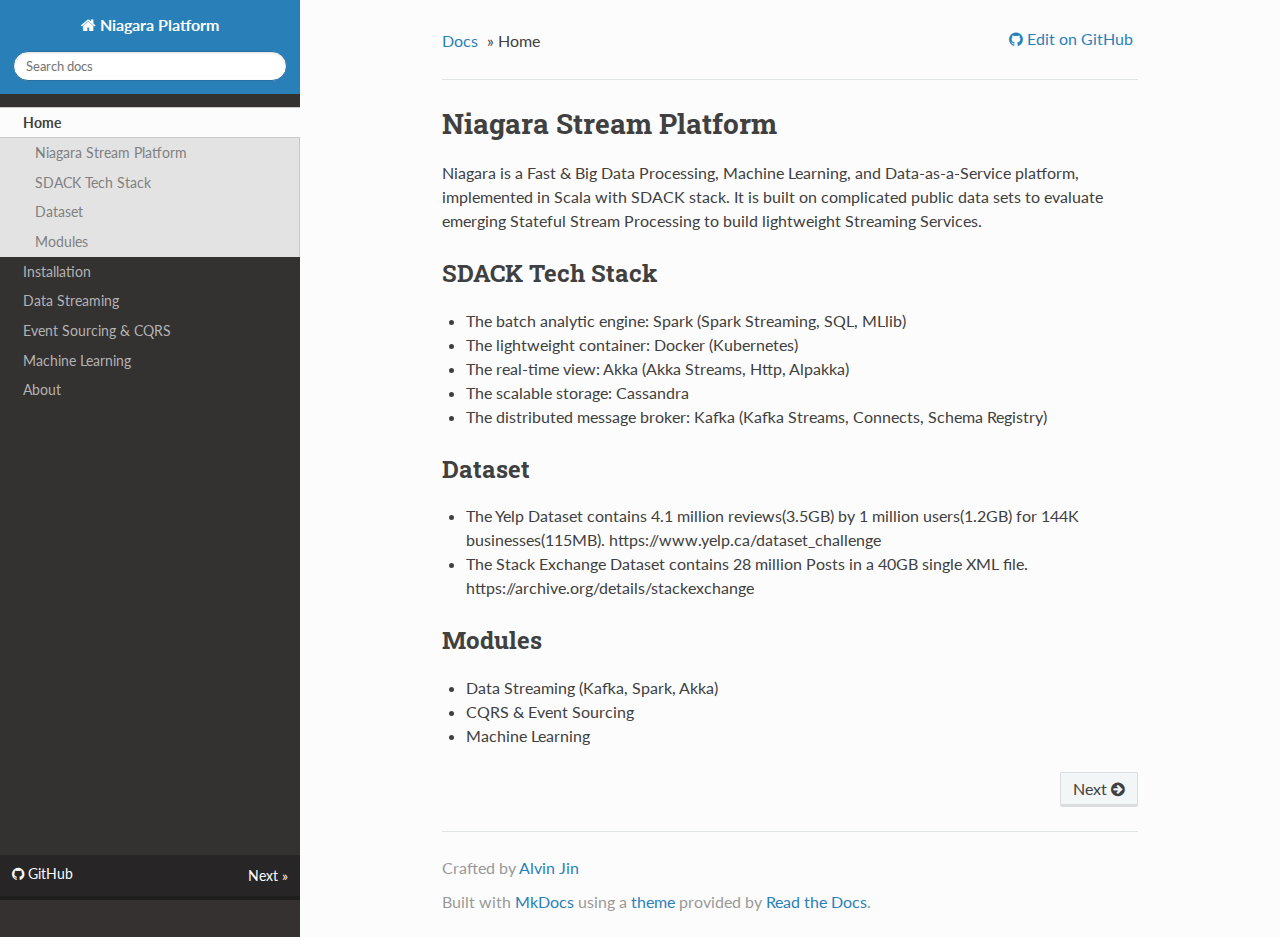
==== commit 2e873daa: "Deployed 2ca7d63 with MkDocs version: 0.16.3" ====
--- a/index.html
+++ b/index.html
@@ -52,18 +52,40 @@
     <a class="current" href=".">Home</a>
     <ul class="subnav">
             
-    <li class="toctree-l2"><a href="#welcome-to-mkdocs">Welcome to MkDocs</a></li>
+    <li class="toctree-l2"><a href="#niagara-stream-platform">Niagara Stream Platform </a></li>
     
         <ul>
         
-            <li><a class="toctree-l3" href="#commands">Commands</a></li>
-        
-            <li><a class="toctree-l3" href="#project-layout">Project layout</a></li>
+            <li><a class="toctree-l3" href="#sdack-tech-stack">SDACK Tech Stack</a></li>
+        
+            <li><a class="toctree-l3" href="#dataset">Dataset</a></li>
+        
+            <li><a class="toctree-l3" href="#modules">Modules</a></li>
         
         </ul>
     
 
     </ul>
+	    </li>
+          
+            <li class="toctree-l1">
+		
+    <a class="" href="install/">Installation</a>
+	    </li>
+          
+            <li class="toctree-l1">
+		
+    <a class="" href="stream/">Data Streaming</a>
+	    </li>
+          
+            <li class="toctree-l1">
+		
+    <a class="" href="escqrs/">Event Sourcing & CQRS</a>
+	    </li>
+          
+            <li class="toctree-l1">
+		
+    <a class="" href="ml/">Machine Learning</a>
 	    </li>
           
             <li class="toctree-l1">
@@ -95,6 +117,9 @@
     
     <li>Home</li>
     <li class="wy-breadcrumbs-aside">
+      
+        <a href="https://github.com/AlvinCJin/Niagara/edit/master/docs/index.md"
+          class="icon icon-github"> Edit on GitHub</a>
       
     </li>
   </ul>
@@ -103,21 +128,50 @@
           <div role="main">
             <div class="section">
               
-                <h1 id="welcome-to-mkdocs">Welcome to MkDocs</h1>
-<p>For full documentation visit <a href="http://mkdocs.org">mkdocs.org</a>.</p>
-<h2 id="commands">Commands</h2>
+                <h1 id="niagara-stream-platform">Niagara Stream Platform <iframe src="https://ghbtns.com/github-btn.html?user=AlvinCJin&repo=Niagara&size=large" frameborder="0" scrolling="0" width="160px" height="30px"></iframe></h1>
+<p>Niagara is a Fast &amp; Big Data Processing, Machine Learning, and Data-as-a-Service platform, implemented in Scala with SDACK stack.
+It is built on complicated public data sets to evaluate emerging Stateful Stream Processing to build lightweight Streaming Services.</p>
+<h2 id="sdack-tech-stack">SDACK Tech Stack</h2>
 <ul>
-<li><code>mkdocs new [dir-name]</code> - Create a new project.</li>
-<li><code>mkdocs serve</code> - Start the live-reloading docs server.</li>
-<li><code>mkdocs build</code> - Build the documentation site.</li>
-<li><code>mkdocs help</code> - Print this help message.</li>
+<li>
+<p>The batch analytic engine: Spark (Spark Streaming, SQL, MLlib)</p>
+</li>
+<li>
+<p>The lightweight container: Docker (Kubernetes)</p>
+</li>
+<li>
+<p>The real-time view: Akka (Akka Streams, Http, Alpakka)</p>
+</li>
+<li>
+<p>The scalable storage: Cassandra</p>
+</li>
+<li>
+<p>The distributed message broker: Kafka (Kafka Streams, Connects, Schema Registry)</p>
+</li>
 </ul>
-<h2 id="project-layout">Project layout</h2>
-<pre><code>mkdocs.yml    # The configuration file.
-docs/
-    index.md  # The documentation homepage.
-    ...       # Other markdown pages, images and other files.
-</code></pre>
+<h2 id="dataset">Dataset</h2>
+<ul>
+<li>
+<p>The Yelp Dataset contains 4.1 million reviews(3.5GB) by 1 million users(1.2GB) for 144K businesses(115MB).
+https://www.yelp.ca/dataset_challenge</p>
+</li>
+<li>
+<p>The Stack Exchange Dataset contains 28 million Posts in a 40GB single XML file.
+https://archive.org/details/stackexchange</p>
+</li>
+</ul>
+<h2 id="modules">Modules</h2>
+<ul>
+<li>
+<p>Data Streaming (Kafka, Spark, Akka)</p>
+</li>
+<li>
+<p>CQRS &amp; Event Sourcing</p>
+</li>
+<li>
+<p>Machine Learning</p>
+</li>
+</ul>
               
             </div>
           </div>
@@ -125,7 +179,7 @@
   
     <div class="rst-footer-buttons" role="navigation" aria-label="footer navigation">
       
-        <a href="about/" class="btn btn-neutral float-right" title="About">Next <span class="icon icon-circle-arrow-right"></span></a>
+        <a href="install/" class="btn btn-neutral float-right" title="Installation">Next <span class="icon icon-circle-arrow-right"></span></a>
       
       
     </div>
@@ -135,6 +189,8 @@
 
   <div role="contentinfo">
     <!-- Copyright etc -->
+    
+      <p>Crafted by <a href="http://alvincjin.github.io">Alvin Jin</a></p>
     
   </div>
 
@@ -151,9 +207,11 @@
   <div class="rst-versions" role="note" style="cursor: pointer">
     <span class="rst-current-version" data-toggle="rst-current-version">
       
-      
-      
-        <span style="margin-left: 15px"><a href="about/" style="color: #fcfcfc">Next &raquo;</a></span>
+          <a href="https://github.com/AlvinCJin/Niagara" class="fa fa-github" style="float: left; color: #fcfcfc"> GitHub</a>
+      
+      
+      
+        <span style="margin-left: 15px"><a href="install/" style="color: #fcfcfc">Next &raquo;</a></span>
       
     </span>
 </div>
@@ -164,5 +222,5 @@
 
 <!--
 MkDocs version : 0.16.3
-Build Date UTC : 2017-05-31 13:15:44
+Build Date UTC : 2017-05-31 14:10:48
 -->
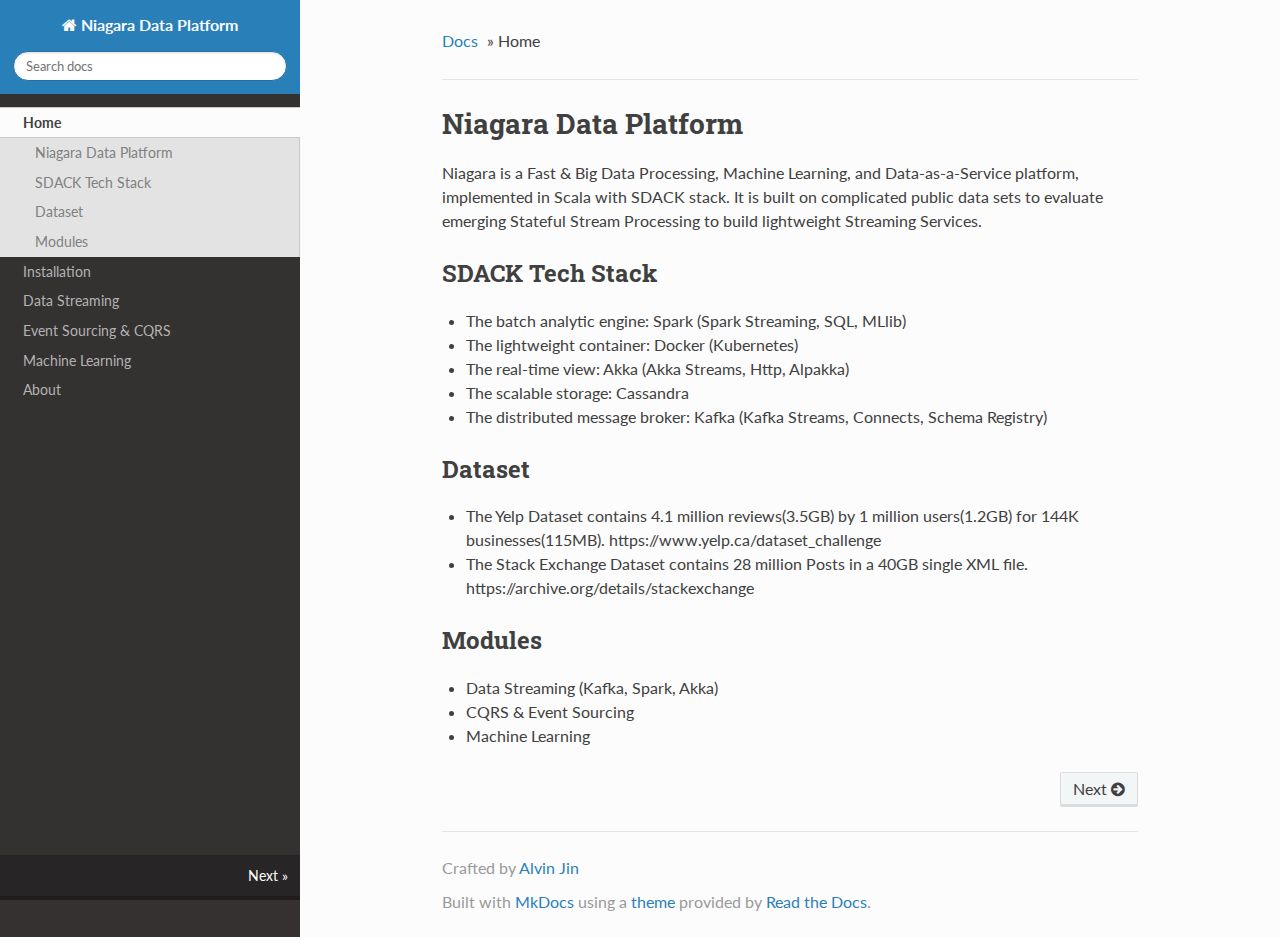
==== commit 677848b2: "Deployed 2ca7d63 with MkDocs version: 0.16.3" ====
--- a/index.html
+++ b/index.html
@@ -8,7 +8,7 @@
   <meta name="description" content="None">
   
   <link rel="shortcut icon" href="./img/favicon.ico">
-  <title>Home - Niagara Platform</title>
+  <title>Home - Niagara Data Platform</title>
   <link href='https://fonts.googleapis.com/css?family=Lato:400,700|Roboto+Slab:400,700|Inconsolata:400,700' rel='stylesheet' type='text/css'>
 
   <link rel="stylesheet" href="./css/theme.css" type="text/css" />
@@ -35,7 +35,7 @@
     
     <nav data-toggle="wy-nav-shift" class="wy-nav-side stickynav">
       <div class="wy-side-nav-search">
-        <a href="." class="icon icon-home"> Niagara Platform</a>
+        <a href="." class="icon icon-home"> Niagara Data Platform</a>
         <div role="search">
   <form id ="rtd-search-form" class="wy-form" action="./search.html" method="get">
     <input type="text" name="q" placeholder="Search docs" />
@@ -52,7 +52,7 @@
     <a class="current" href=".">Home</a>
     <ul class="subnav">
             
-    <li class="toctree-l2"><a href="#niagara-stream-platform">Niagara Stream Platform </a></li>
+    <li class="toctree-l2"><a href="#niagara-data-platform">Niagara Data Platform </a></li>
     
         <ul>
         
@@ -103,7 +103,7 @@
       
       <nav class="wy-nav-top" role="navigation" aria-label="top navigation">
         <i data-toggle="wy-nav-top" class="fa fa-bars"></i>
-        <a href=".">Niagara Platform</a>
+        <a href=".">Niagara Data Platform</a>
       </nav>
 
       
@@ -117,9 +117,6 @@
     
     <li>Home</li>
     <li class="wy-breadcrumbs-aside">
-      
-        <a href="https://github.com/AlvinCJin/Niagara/edit/master/docs/index.md"
-          class="icon icon-github"> Edit on GitHub</a>
       
     </li>
   </ul>
@@ -128,7 +125,7 @@
           <div role="main">
             <div class="section">
               
-                <h1 id="niagara-stream-platform">Niagara Stream Platform <iframe src="https://ghbtns.com/github-btn.html?user=AlvinCJin&repo=Niagara&size=large" frameborder="0" scrolling="0" width="160px" height="30px"></iframe></h1>
+                <h1 id="niagara-data-platform">Niagara Data Platform <iframe src="https://ghbtns.com/github-btn.html?user=AlvinCJin&repo=Niagara&size=large" frameborder="0" scrolling="0" width="160px" height="30px"></iframe></h1>
 <p>Niagara is a Fast &amp; Big Data Processing, Machine Learning, and Data-as-a-Service platform, implemented in Scala with SDACK stack.
 It is built on complicated public data sets to evaluate emerging Stateful Stream Processing to build lightweight Streaming Services.</p>
 <h2 id="sdack-tech-stack">SDACK Tech Stack</h2>
@@ -207,8 +204,6 @@
   <div class="rst-versions" role="note" style="cursor: pointer">
     <span class="rst-current-version" data-toggle="rst-current-version">
       
-          <a href="https://github.com/AlvinCJin/Niagara" class="fa fa-github" style="float: left; color: #fcfcfc"> GitHub</a>
-      
       
       
         <span style="margin-left: 15px"><a href="install/" style="color: #fcfcfc">Next &raquo;</a></span>
@@ -222,5 +217,5 @@
 
 <!--
 MkDocs version : 0.16.3
-Build Date UTC : 2017-05-31 14:10:48
+Build Date UTC : 2017-05-31 14:29:03
 -->
